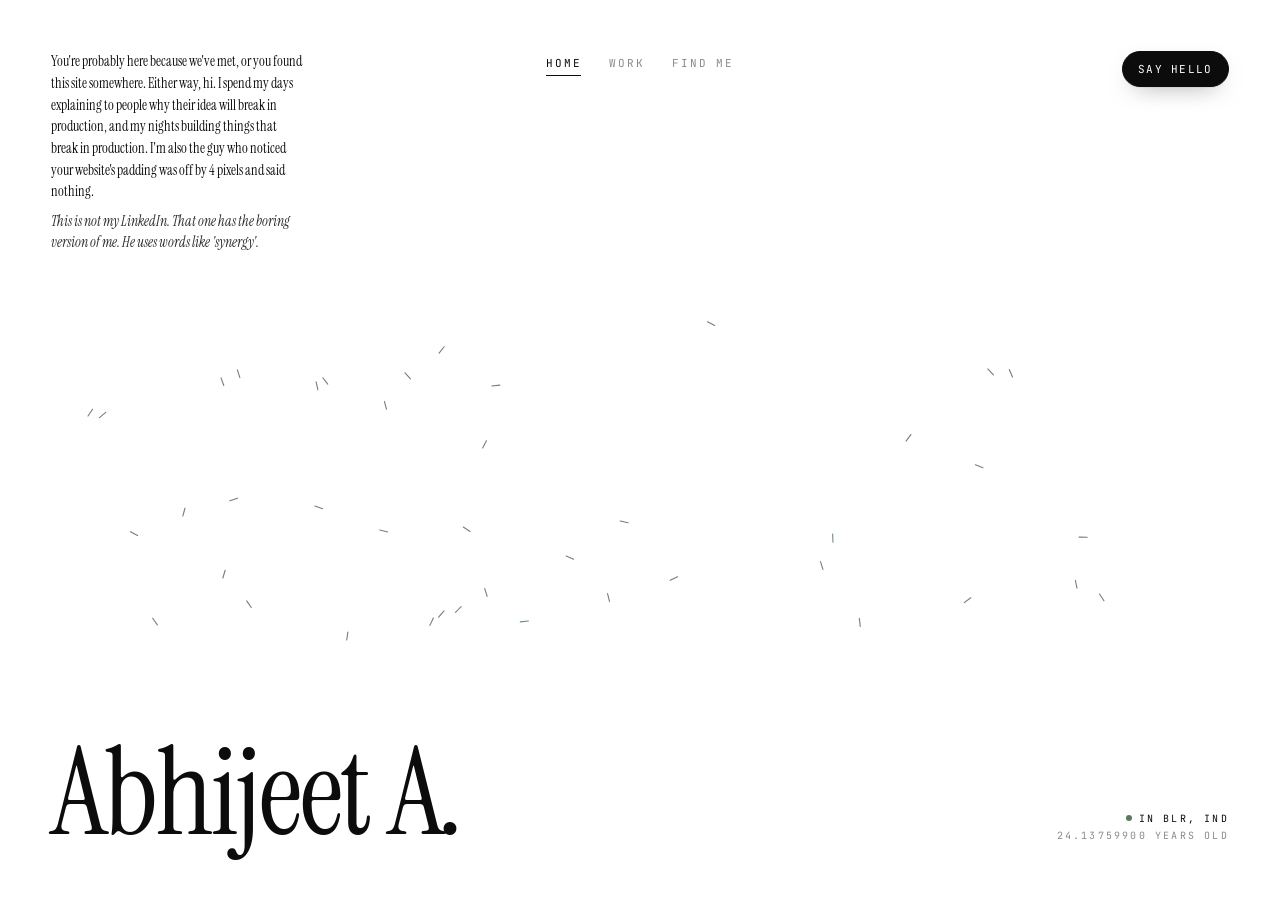
==== index.html @ cd4f3391 "Order the work trail as a story, add start marker and jump-to-now The trail was reordered most-recen" ====
<!DOCTYPE html>
<html lang="en">
<head>
  <meta charset="utf-8" />
  <meta name="viewport" content="width=device-width, initial-scale=1" />
  <title>Abhijeet A. — fde · blr</title>
  <meta name="description" content="A generalist in Bangalore — design, code, communication, strategy. Forward deployed engineer at Priyam Ventures." />
  <link rel="canonical" href="https://abhijeet.space/" />

  <!-- ── Social preview ──────────────────────────────────────── -->
  <meta property="og:type" content="website" />
  <meta property="og:site_name" content="Abhijeet A." />
  <meta property="og:url" content="https://abhijeet.space/" />
  <meta property="og:title" content="Abhijeet A. — fde · blr" />
  <meta property="og:description" content="Speaks founder, marketing and engineer. The translator can also build — design, code and strategy, from Bangalore." />
  <meta property="og:image" content="https://abhijeet.space/assets/og.png" />
  <meta property="og:image:width" content="1200" />
  <meta property="og:image:height" content="630" />
  <meta property="og:image:type" content="image/png" />
  <meta property="og:image:alt" content="Abhijeet A. — speaks founder, marketing and engineer; the translator can also build." />
  <meta property="og:locale" content="en_US" />
  <meta name="twitter:card" content="summary_large_image" />
  <meta name="twitter:site" content="@abhjtanand" />
  <meta name="twitter:creator" content="@abhjtanand" />
  <meta name="twitter:title" content="Abhijeet A. — fde · blr" />
  <meta name="twitter:description" content="Speaks founder, marketing and engineer. The translator can also build — design, code and strategy, from Bangalore." />
  <meta name="twitter:image" content="https://abhijeet.space/assets/og.png" />
  <meta name="twitter:image:alt" content="Abhijeet A. — speaks founder, marketing and engineer; the translator can also build." />

  <!-- ── Icons & chrome ──────────────────────────────────────── -->
  <link rel="icon" type="image/png" href="./assets/favicon.png" />
  <link rel="apple-touch-icon" sizes="180x180" href="./assets/apple-touch-icon.png" />
  <link rel="manifest" href="./site.webmanifest" />
  <meta name="theme-color" content="#ffffff" />
  <meta name="apple-mobile-web-app-title" content="Abhijeet A." />

  <link rel="preconnect" href="https://fonts.googleapis.com" />
  <link rel="preconnect" href="https://fonts.gstatic.com" crossorigin />
  <link href="https://fonts.googleapis.com/css2?family=Instrument+Serif:ital@0;1&family=JetBrains+Mono:wght@400;500&display=swap" rel="stylesheet" />
  <link rel="stylesheet" href="styles.css" />

  <!-- ── Structured data ─────────────────────────────────────── -->
  <script type="application/ld+json">
  {
    "@context": "https://schema.org",
    "@type": "Person",
    "@id": "https://abhijeet.space/#person",
    "name": "Abhijeet A.",
    "givenName": "Abhijeet",
    "url": "https://abhijeet.space/",
    "image": "https://abhijeet.space/assets/og.png",
    "email": "mailto:hi@abhijeet.space",
    "description": "A generalist in Bangalore — design, code, communication, strategy.",
    "jobTitle": "Forward Deployed Engineer",
    "worksFor": {
      "@type": "Organization",
      "name": "Priyam Ventures",
      "url": "https://priyamventures.com/"
    },
    "address": {
      "@type": "PostalAddress",
      "addressLocality": "Bangalore",
      "addressRegion": "Karnataka",
      "addressCountry": "IN"
    },
    "knowsAbout": [
      "Software engineering",
      "UI/UX design",
      "Product strategy",
      "Self-hosting",
      "AI agents"
    ],
    "sameAs": [
      "https://twitter.com/abhjtanand",
      "https://github.com/abhijeetananddeo",
      "https://www.behance.net/anandabhijeet"
    ]
  }
  </script>
  <script type="application/ld+json">
  {
    "@context": "https://schema.org",
    "@type": "WebSite",
    "@id": "https://abhijeet.space/#website",
    "url": "https://abhijeet.space/",
    "name": "Abhijeet A.",
    "description": "A generalist in Bangalore — design, code, communication, strategy.",
    "inLanguage": "en",
    "publisher": { "@id": "https://abhijeet.space/#person" }
  }
  </script>
</head>
<body data-density="airy" data-rule="hairline">

  <main class="page">

    <!-- ── Top bar: intro | nav | CTA ──────────────────────────── -->
    <header class="topbar">

      <div class="intro reveal" style="--d:60ms">
        <p>You're probably here because we've met, or you found this site somewhere. Either way, hi. I spend my days explaining to people why their idea will break in production, and my nights building things that break in production. I'm also the guy who noticed your website's padding was off by 4 pixels and said nothing.</p>
        <p id="intro-random">I've never stayed in one lane. Turns out that was the right call.</p>
        <button class="intro-expand" type="button" aria-expanded="false">
          <span class="intro-expand-more">more</span>
          <span class="intro-expand-less">less</span>
        </button>
      </div>

      <nav class="nav reveal" style="--d:140ms" id="nav">
        <a href="#/" data-view="index" class="active">Home</a>
        <a href="#/work" data-view="work">Work</a>
        <a href="#/find" data-view="find">Find me</a>
      </nav>

      <button class="cta reveal" style="--d:220ms" id="cta-hello" type="button">
        <span class="cta-s cta-s-default">Say hello</span>
        <span class="cta-s cta-s-email" aria-hidden="true">
          <svg class="copy-icon" viewBox="0 0 14 14" width="12" height="12" fill="none" stroke="currentColor" stroke-width="1.5" stroke-linecap="round" stroke-linejoin="round">
            <path d="M5 1h6a1 1 0 0 1 1 1v8a1 1 0 0 1-1 1"/>
            <rect x="1" y="4" width="8" height="9" rx="1"/>
          </svg>
          <span class="cta-email">hi@abhijeet.space</span>
        </span>
        <span class="cta-s cta-s-copied" aria-hidden="true">
          <svg class="check-icon" viewBox="0 0 14 14" width="12" height="12" fill="none" stroke="currentColor" stroke-width="1.8" stroke-linecap="round" stroke-linejoin="round">
            <path d="M2.5 7.5 L5.5 10.5 L11.5 3.5"/>
          </svg>
          Copied
        </span>
        <span class="cta-sr" role="status" aria-live="polite"></span>
      </button>

    </header>

    <!-- ── Stage: switches between views ───────────────────────── -->
    <div class="stage reveal" style="--d:340ms">

      <!-- INDEX: animation lives here -->
      <section class="view view-index active" data-view="index" aria-label="Index">
        <div class="anim-wrap" id="anim-wrap">
          <div class="anim-vignette" aria-hidden="true"></div>
        </div>
      </section>

      <!-- WORK -->
      <section class="view view-work" data-view="work" aria-label="Work" hidden>
        <div class="work-wrap">
          <div class="work-head">
            <span class="num">Work</span>
            <span class="line"></span>
            <button class="work-jump" type="button" id="work-jump">
              <span class="work-jump-label">now</span>
              <svg class="work-jump-arrow" viewBox="0 0 10 12" width="9" height="11" fill="none" stroke="currentColor" stroke-width="1.5" stroke-linecap="round" stroke-linejoin="round" aria-hidden="true">
                <line x1="5" y1="1.5" x2="5" y2="10"/>
                <polyline points="1.6,6.4 5,10 8.4,6.4"/>
              </svg>
            </button>
          </div>

          <div class="trail-start" id="work-start">
            <span class="trail-start-dot" aria-hidden="true"></span>
            <span class="trail-start-label">the beginning</span>
          </div>

          <ol class="trail">
            <li>
              <span class="idx">01</span>
              <div class="body">
                <span class="lead">The first time the internet paid me.</span> Built a technical blog in school, wrote and coded it myself, slapped AdSense on it.
                <span class="aside">— a couple hundred dollars to a tenth grader. </span>
              </div>
            </li>
            <li>
              <span class="idx">02</span>
              <div class="body">
                <span class="lead">the "wait, you do both?" phase.</span> Campus clubs: posters, websites, games for events, whatever needed making landed on my desk.
                  This is where "I'll just do it myself" became a personality trait.
                <span class="aside">— turns out the designer-developer hybrid isn't a myth. it's just rare.</span>
              </div>
            </li>
            <li>
              <span class="idx">03</span>
              <div class="body">
                <span class="todo">Freelance</span>
                <span class="lead">Designed and built:</span> <a href="https://concicon.com/" target="_blank" rel="noopener" class="work-link">Concicon<svg viewBox="0 0 10 10" width="9" height="9" fill="none" stroke="currentColor" stroke-width="1.5" stroke-linecap="round" stroke-linejoin="round" aria-hidden="true"><line x1="2" y1="8" x2="8" y2="2"/><polyline points="4.5,2 8,2 8,5.5"/></svg></a>, Every screen drawn in figma, then coded by the same hands. Nothing got lost between mockup and production.
                <span class="aside">— the handoff meeting was just me, agreeing with myself.</span>
              </div>
            </li>
            <li>
              <span class="idx">04</span>
              <div class="body">
                <span class="lead">First real design work.</span> UI/UX at <strong>Learn With One</strong>, an early-stage edtech startup (funded by the Govt. of Bihar) that later pivoted into <a href="https://www.logicbloom.co.in/" target="_blank" rel="noopener" class="work-link">Logic Bloom<svg viewBox="0 0 10 10" width="9" height="9" fill="none" stroke="currentColor" stroke-width="1.5" stroke-linecap="round" stroke-linejoin="round" aria-hidden="true"><line x1="2" y1="8" x2="8" y2="2"/><polyline points="4.5,2 8,2 8,5.5"/></svg></a>.
                <span class="aside">— my pixels are still in there somewhere.</span>
              </div>
            </li>
            <li>
              <span class="idx">05</span>
              <div class="body">
                <span class="lead">Real product. Real users. Real consequences.</span> Software engineer at <a href="https://priyamventures.com/" target="_blank" rel="noopener" class="work-link">Priyam Ventures<svg viewBox="0 0 10 10" width="9" height="9" fill="none" stroke="currentColor" stroke-width="1.5" stroke-linecap="round" stroke-linejoin="round" aria-hidden="true"><line x1="2" y1="8" x2="8" y2="2"/><polyline points="4.5,2 8,2 8,5.5"/></svg></a>, post-acquisition, thousands of daily users, support tickets rolling in, tools to fix and tools to build. All of it planned, architected, and shipped by hand.
                <span class="aside">— pre ai era. we tested on prod sometimes. the users never knew.</span>
              </div>
            </li>
            <li>
              <span class="idx">06</span>
              <div class="body">
                <span class="todo">Tinkering</span>
                <span class="lead">The lab that never closes.</span> A vps running things no one asked for, a self-hosted media server, ai agents being tested, and an esp32 project that detects people using wifi signals alone. Most of it gets narrated on <a href="https://twitter.com/abhjtanand" target="_blank" rel="noopener" class="work-link">twitter<svg viewBox="0 0 10 10" width="9" height="9" fill="none" stroke="currentColor" stroke-width="1.5" stroke-linecap="round" stroke-linejoin="round" aria-hidden="true"><line x1="2" y1="8" x2="8" y2="2"/><polyline points="4.5,2 8,2 8,5.5"/></svg></a> before it's anywhere near finished.
                <span class="aside">— current status: my server has better uptime than my sleep schedule.</span>
              </div>
            </li>
            <li id="work-now">
              <span class="idx">07</span>
              <div class="body">
                <span class="lead">Every previous hat, worn at once.</span> <span class="abbr-wrap"><span class="abbr">FDE</span><span class="abbr-tooltip" role="tooltip"><span class="abbr-head"><span class="abbr-word">FDE</span><span class="abbr-phon">/ˌef ˌdiː ˈiː/</span></span><span class="abbr-pos">noun · informal</span><span class="abbr-def">Speaks founder, marketing, and engineer simultaneously. Turns "can we just—" into "here's why not" or "already shipped it." Nothing gets lost in translation because the translator can also build.</span><span class="abbr-eg">"Wait, that's a real title?" — it is now.</span></span></span> at <a href="https://priyamventures.com/" target="_blank" rel="noopener" class="work-link">Priyam Ventures<svg viewBox="0 0 10 10" width="9" height="9" fill="none" stroke="currentColor" stroke-width="1.5" stroke-linecap="round" stroke-linejoin="round" aria-hidden="true"><line x1="2" y1="8" x2="8" y2="2"/><polyline points="4.5,2 8,2 8,5.5"/></svg></a> — founder conversations, marketing feasibility checks, engineering discussions, deadlines that actually hold, and the occasional fix that goes from "noticed" to "shipped" without a meeting.
                <span class="now">now</span>
                <span class="aside">— every previous chapter was apparently training for this.</span>
              </div>
            </li>
          </ol>
        </div>
      </section>

      <!-- FIND ME -->
      <section class="view view-find" data-view="find" aria-label="Find me" hidden>
        <div class="find-wrap">
          <div class="find-head">Find me</div>
          <ul class="find-list">
            <li>
              <a class="find-item" href="mailto:hi@abhijeet.space">
                <span class="find-platform">Email</span>
                <span class="find-detail">
                  <span class="find-handle">hi@abhijeet.space</span>
                  <span class="find-arrow"><svg viewBox="0 0 10 10" width="11" height="11" fill="none" stroke="currentColor" stroke-width="1.5" stroke-linecap="round" stroke-linejoin="round" aria-hidden="true"><line x1="2" y1="8" x2="8" y2="2"/><polyline points="4.5,2 8,2 8,5.5"/></svg></span>
                </span>
              </a>
            </li>
            <li>
              <a class="find-item" href="https://twitter.com/abhjtanand" target="_blank" rel="noopener">
                <span class="find-platform">Twitter</span>
                <span class="find-detail">
                  <span class="find-handle">@abhjtanand</span>
                  <span class="find-arrow"><svg viewBox="0 0 10 10" width="11" height="11" fill="none" stroke="currentColor" stroke-width="1.5" stroke-linecap="round" stroke-linejoin="round" aria-hidden="true"><line x1="2" y1="8" x2="8" y2="2"/><polyline points="4.5,2 8,2 8,5.5"/></svg></span>
                </span>
              </a>
            </li>
            <li>
              <a class="find-item" href="https://github.com/abhijeetananddeo" target="_blank" rel="noopener">
                <span class="find-platform">GitHub</span>
                <span class="find-detail">
                  <span class="find-handle">abhijeetananddeo</span>
                  <span class="find-arrow"><svg viewBox="0 0 10 10" width="11" height="11" fill="none" stroke="currentColor" stroke-width="1.5" stroke-linecap="round" stroke-linejoin="round" aria-hidden="true"><line x1="2" y1="8" x2="8" y2="2"/><polyline points="4.5,2 8,2 8,5.5"/></svg></span>
                </span>
              </a>
            </li>
            <li>
              <a class="find-item" href="https://www.behance.net/anandabhijeet" target="_blank" rel="noopener">
                <span class="find-platform">Behance</span>
                <span class="find-detail">
                  <span class="find-handle">anandabhijeet</span>
                  <span class="find-arrow"><svg viewBox="0 0 10 10" width="11" height="11" fill="none" stroke="currentColor" stroke-width="1.5" stroke-linecap="round" stroke-linejoin="round" aria-hidden="true"><line x1="2" y1="8" x2="8" y2="2"/><polyline points="4.5,2 8,2 8,5.5"/></svg></span>
                </span>
              </a>
            </li>
          </ul>
        </div>
      </section>

    </div>

    <!-- ── Bottom: name left, meta right ───────────────────────── -->
    <footer class="namebar">
      <h1 class="name reveal" style="--d:480ms">
        Abhijeet <span class="a">A<span class="period">.</span></span>
      </h1>
      <div class="meta reveal" style="--d:560ms">
        <div class="live">In Blr, Ind</div>
        <div><span id="age-counter">23.58904110</span> years old</div>
      </div>
    </footer>

  </main>

  <script src="murmuration.js"></script>
  <script src="app.js"></script>

</body>
</html>
---- styles.css ----
/* ── Variables & reset ──────────────────────────────────────────── */
:root {
  --bg: #ffffff;
  --ink: #0c0c0c;
  --ink-2: #2a2a2a;
  --muted: #8a8a8a;
  --faint: #c4c4c4;
  --rule: #e7e7e7;
  --accent: #587a5c;          /* subtle pine green */
  --serif: "Instrument Serif", "Iowan Old Style", Georgia, serif;
  --mono:  "JetBrains Mono", ui-monospace, "SF Mono", Menlo, monospace;
  --pad:   clamp(24px, 4vw, 56px);
}

* { box-sizing: border-box; }
html, body { margin: 0; padding: 0; }

html {
  background: var(--bg);
  color: var(--ink);
  font-family: var(--serif);
  font-size: 15px;
  line-height: 1.5;
  -webkit-font-smoothing: antialiased;
  text-rendering: optimizeLegibility;
  height: 100%;
  overflow: hidden;
}
body {
  height: 100%;
  overflow: hidden;
}

a { color: inherit; text-decoration: none; }
::selection { background: var(--ink); color: var(--bg); }

/* ── Page shell: magazine-cover grid ───────────────────────────── */
.page {
  height: 100svh;
  display: grid;
  grid-template-rows: auto minmax(0, 1fr) auto;
  padding: var(--pad);
  gap: 24px;
  overflow: hidden;
  transition:
    padding 460ms cubic-bezier(0.2, 0.6, 0.2, 1),
    gap     460ms cubic-bezier(0.2, 0.6, 0.2, 1);
}

/* ── Scroll mode: work + find unlock the page ─────────────────── */
html:has(body[data-view="work"]),
html:has(body[data-view="find"]) {
  height: auto;
  overflow: visible;
}
body[data-view="work"],
body[data-view="find"] {
  height: auto;
  overflow: visible;
}
body[data-view="work"]  .page,
body[data-view="find"]  .page {
  height: auto;
  min-height: 100svh;
  overflow: visible;
  padding: clamp(20px, 2.4vw, 36px);
  gap: 18px;
}
body[data-view="work"]  .stage,
body[data-view="find"]  .stage {
  display: block;
  overflow: visible;
  place-items: stretch;
  min-height: 0;
}
body[data-view="work"]  .view-work,
body[data-view="find"]  .view-find {
  position: static;
  display: block;
  height: auto;
  align-items: initial;
  padding: 0;
  overflow: visible;
}

/* ── Reveal animation ───────────────────────────────────────────── */
.reveal {
  opacity: 0;
  transform: translateY(10px);
  animation: rise 880ms cubic-bezier(0.2, 0.6, 0.2, 1) forwards;
  animation-delay: var(--d, 0ms);
}
@keyframes rise { to { opacity: 1; transform: none; } }
@media (prefers-reduced-motion: reduce) {
  .reveal { animation: none; opacity: 1; transform: none; }
}

/* ── Topbar: intro | nav | CTA ──────────────────────────────────── */
.topbar {
  display: grid;
  grid-template-columns: 1fr auto 1fr;
  align-items: start;
  gap: 32px;
}

.intro {
  max-width: 42ch;
  font-family: var(--serif);
  font-size: clamp(14px, 1.05vw, 16px);
  line-height: 1.55;
  color: var(--ink);
}
.intro p { margin: 0; }
.intro p + p {
  margin-top: 0.55em;
  color: var(--ink-2);
  font-style: italic;
}

.nav {
  justify-self: center;
  display: flex;
  gap: 28px;
  font-family: var(--mono);
  font-size: 11px;
  letter-spacing: 0.16em;
  text-transform: uppercase;
  align-items: center;
  padding-top: 4px;
}
.nav a {
  position: relative;
  padding-bottom: 4px;
  color: var(--muted);
  transition: color 220ms ease;
}
.nav a::after {
  content: "";
  position: absolute;
  left: 0; bottom: 0;
  height: 1px;
  width: 100%;
  background: currentColor;
  transform-origin: left;
  transform: scaleX(0);
  transition: transform 360ms cubic-bezier(0.2, 0.6, 0.2, 1);
}
.nav a:hover,
.nav a.active { color: var(--ink); }
.nav a:hover::after,
.nav a.active::after { transform: scaleX(1); }

.cta {
  appearance: none;
  -webkit-appearance: none;
  justify-self: end;
  position: relative;
  display: inline-flex;
  align-items: center;
  justify-content: center;
  overflow: hidden;
  font-family: var(--mono);
  font-size: 11px;
  letter-spacing: 0.12em;
  text-transform: uppercase;
  color: var(--bg);
  background: var(--ink);
  border: 1px solid var(--ink);
  border-radius: 999px;
  padding: 10px 16px;
  white-space: nowrap;
  cursor: pointer;
  box-shadow: 0 1px 0 rgba(12,12,12,.04), 0 8px 24px -12px rgba(12,12,12,.55);
  transition:
    width            400ms cubic-bezier(0.34, 1.06, 0.64, 1),
    background-color 320ms cubic-bezier(0.2, 0.6, 0.2, 1),
    border-color     320ms cubic-bezier(0.2, 0.6, 0.2, 1),
    transform        220ms ease,
    box-shadow       320ms ease;
}
.cta:hover {
  transform: translateY(-1px);
  box-shadow: 0 0 0 1.5px var(--ink), 0 10px 24px -10px rgba(12,12,12,.25);
}
.cta:active { transform: translateY(0); }

/* ── CTA state spans ─────────────────────────────────────────── */
.cta-s {
  display: inline-flex;
  align-items: center;
  gap: 8px;
  white-space: nowrap;
  transition: opacity 220ms ease, transform 260ms ease;
}

/* Default: in flow, sets natural button width */
.cta-s-default { /* inherits above */ }

/* Email + copied: absolute, centred, don't affect button width */
.cta-s-email,
.cta-s-copied {
  position: absolute;
  top: 50%; left: 50%;
  transform: translate(-50%, -50%);
  opacity: 0;
  pointer-events: none;
}

/* Hover → show email */
.cta.is-hovered:not(.is-copied) .cta-s-default {
  opacity: 0;
  transform: translateY(-5px);
}
.cta.is-hovered:not(.is-copied) .cta-s-email {
  opacity: 1;
  pointer-events: auto;
}

/* Copied → show tick */
.cta.is-copied .cta-s-default {
  opacity: 0;
  transform: translateY(-5px);
}
.cta.is-copied .cta-s-copied {
  opacity: 1;
  pointer-events: auto;
}

/* Tick draws in */
.cta .check-icon { display: inline-block; flex-shrink: 0; }
.cta .check-icon path {
  stroke-dasharray: 14;
  stroke-dashoffset: 14;
}
.cta.is-copied .check-icon path {
  stroke-dashoffset: 0;
  transition: stroke-dashoffset 380ms cubic-bezier(0.2, 0.6, 0.2, 1) 180ms;
}

.cta .copy-icon { display: inline-block; flex-shrink: 0; }

.cta .cta-email {
  font-family: var(--mono);
  text-transform: none;
  letter-spacing: 0.02em;
}

/* Screen-reader status (visually hidden) */
.cta-sr {
  position: absolute;
  width: 1px; height: 1px;
  padding: 0; margin: -1px;
  overflow: hidden;
  clip: rect(0, 0, 0, 0);
  border: 0;
}

/* Copied state colours */
.cta.is-copied {
  background: var(--accent);
  border-color: var(--accent);
  box-shadow: 0 1px 0 rgba(88,122,92,.10), 0 14px 28px -12px rgba(88,122,92,.55);
}
.cta.is-copied:hover {
  box-shadow: 0 0 0 1.5px var(--accent), 0 10px 24px -10px rgba(88,122,92,.25);
}

/* ── Stage ──────────────────────────────────────────────────────── */
.stage {
  position: relative;
  display: grid;
  place-items: center;
  min-height: 0;
  overflow: hidden;
}

/* ── Views ──────────────────────────────────────────────────────── */
.view {
  grid-area: 1 / 1;
  width: 100%;
  height: 100%;
  display: flex;
  align-items: center;
  justify-content: center;
  opacity: 0;
  transform: translateY(14px);
  pointer-events: none;
  will-change: transform, opacity;
  transition:
    opacity  520ms cubic-bezier(0.2, 0.6, 0.2, 1),
    transform 620ms cubic-bezier(0.2, 0.6, 0.2, 1);
}
.view.active {
  opacity: 1;
  transform: none;
  pointer-events: auto;
  transition-delay: 160ms;
}
.view[hidden] { display: none; }

/* Fade work/find content in after the layout settles */
.view-work .work-wrap,
.view-find .find-wrap {
  opacity: 0;
  transition: opacity 420ms ease;
}
.view-work.active .work-wrap,
.view-find.active .find-wrap {
  opacity: 1;
  transition-delay: 220ms;
}

/* ── Animation view ─────────────────────────────────────────────── */
.view-index { padding: 0; }

.anim-wrap {
  width: 100%;
  height: 100%;
  position: relative;
  overflow: hidden;
}
#anim {
  display: block;
  width: 100%;
  height: 100%;
}
.anim-vignette {
  position: absolute;
  inset: 0;
  pointer-events: none;
  background:
    linear-gradient(to bottom, rgba(255,255,255,.85) 0%, rgba(255,255,255,0) 14%, rgba(255,255,255,0) 86%, rgba(255,255,255,.85) 100%),
    linear-gradient(to right,  rgba(255,255,255,.85) 0%, rgba(255,255,255,0) 10%, rgba(255,255,255,0) 90%, rgba(255,255,255,.85) 100%);
}

/* ── Work view ──────────────────────────────────────────────────── */
.view-work {
  align-items: flex-start;
  padding: 8px 0 16px;
  overflow-y: auto;
  overscroll-behavior: contain;
  scrollbar-width: thin;
  scrollbar-color: var(--faint) transparent;
}
.view-work::-webkit-scrollbar { width: 6px; }
.view-work::-webkit-scrollbar-track { background: transparent; }
.view-work::-webkit-scrollbar-thumb {
  background: var(--faint);
  border-radius: 3px;
}
.view-work::-webkit-scrollbar-thumb:hover { background: var(--muted); }
.work-wrap {
  width: 100%;
  max-width: 680px;
  margin: 0 auto;
}
.work-head {
  display: grid;
  grid-template-columns: auto 1fr auto;
  align-items: center;
  gap: 18px;
  margin: 4px 0 24px;
  font-family: var(--mono);
  font-size: 11px;
  text-transform: uppercase;
  letter-spacing: 0.18em;
  color: var(--ink);
}
/* Keep the jump control reachable for the whole scroll */
body[data-view="work"] .work-head {
  position: sticky;
  top: 0;
  z-index: 2;
  margin: 0 0 24px;
  padding: 14px 0 12px;
  background: var(--bg);
}
.work-head .num   { color: var(--muted); }
.work-head .line  { height: 1px; background: var(--rule); }

/* Jump between the start of the story and the present */
.work-jump {
  appearance: none;
  -webkit-appearance: none;
  display: inline-flex;
  align-items: center;
  gap: 7px;
  font-family: var(--mono);
  font-size: 9.5px;
  letter-spacing: 0.2em;
  text-transform: uppercase;
  color: var(--muted);
  background: transparent;
  border: 1px solid var(--rule);
  border-radius: 2px;
  padding: 5px 9px;
  cursor: pointer;
  white-space: nowrap;
  transition:
    color        220ms ease,
    border-color 220ms ease;
}
.work-jump:hover { color: var(--ink); border-color: var(--ink); }
.work-jump-arrow {
  flex-shrink: 0;
  transition: transform 320ms cubic-bezier(0.2, 0.6, 0.2, 1);
}
/* Flips to point back at the beginning once you've reached the present */
.work-jump.is-at-now .work-jump-arrow { transform: rotate(180deg); }

/* Marker: where the story starts */
.trail-start {
  display: flex;
  align-items: center;
  gap: 10px;
  padding-bottom: 12px;
  font-family: var(--mono);
  font-size: 9.5px;
  letter-spacing: 0.2em;
  text-transform: uppercase;
  color: var(--muted);
}
.trail-start-dot {
  width: 5px; height: 5px;
  border: 1px solid var(--faint);
  border-radius: 50%;
}
.trail-start::after {
  content: "";
  flex: 1;
  height: 1px;
  background: var(--rule);
}

/* Trail */
.trail {
  list-style: none;
  margin: 0; padding: 0;
  border-top: 1px solid var(--rule);
}
/* The start marker already draws the top rule */
.trail-start + .trail { border-top: none; }
.trail li {
  display: block;
  padding: 24px 0;
  border-bottom: 1px solid var(--rule);
}
body[data-density="airy"] .trail li { padding: 34px 0; }
body[data-density="tight"] .trail li { padding: 14px 0; }

/* Breathing room when jumped to */
.trail-start,
.trail li { scroll-margin-top: 24px; }

.trail .idx { display: none; }

.trail .body {
  font-family: var(--serif);
  font-size: clamp(18px, 1.7vw, 21px);
  line-height: 1.45;
  color: var(--ink);
}
.trail .lead { font-style: italic; font-weight: 700; }
.trail .body strong { font-weight: 700; font-style: normal; }

/* Inline external link (e.g. Logic Bloom) */
.work-link {
  display: inline-flex;
  align-items: baseline;
  gap: 3px;
  font-weight: 700;
  color: var(--accent);
  text-decoration: underline;
  text-underline-offset: 3px;
  text-decoration-thickness: 1px;
  text-decoration-color: color-mix(in srgb, var(--accent) 35%, transparent);
  transition: text-decoration-color 200ms ease;
}
.work-link:hover { text-decoration-color: var(--accent); }
.work-link svg { flex-shrink: 0; }
.trail .aside {
  display: block;
  margin-top: 8px;
  font-family: var(--mono);
  font-size: 11px;
  letter-spacing: 0.04em;
  color: var(--muted);
  line-height: 1.55;
}

.trail .now {
  display: inline-flex;
  align-items: center;
  gap: 7px;
  margin-left: 10px;
  vertical-align: 0.18em;
  font-family: var(--mono);
  font-size: 9.5px;
  letter-spacing: 0.2em;
  text-transform: uppercase;
  color: var(--ink);
  padding: 3px 8px 3px 9px;
  border: 1px solid var(--ink);
  border-radius: 2px;
  white-space: nowrap;
}
.trail .now::before {
  content: "";
  width: 5px; height: 5px;
  border-radius: 50%;
  background: var(--ink);
  animation: pulse 1.8s ease-in-out infinite;
}
@keyframes pulse {
  0%, 100% { opacity: 1; transform: scale(1); }
  50%       { opacity: 0.2; transform: scale(0.72); }
}

.trail .todo {
  display: inline-block;
  vertical-align: middle;
  font-family: var(--mono);
  font-size: 10px;
  letter-spacing: 0.18em;
  text-transform: uppercase;
  color: var(--muted);
  padding: 2px 7px;
  border: 1px dashed var(--faint);
  border-radius: 2px;
  margin-right: 8px;
  white-space: nowrap;
}

/* ── Abbreviation dictionary tooltip ───────────────────────────── */
.abbr-wrap {
  position: relative;
  display: inline-block;
}
.abbr {
  border-bottom: 1px dotted var(--muted);
  cursor: help;
}
.abbr-tooltip {
  position: absolute;
  bottom: calc(100% + 10px);
  left: 50%;
  transform: translateX(-50%) translateY(6px);
  width: 270px;
  background: var(--bg);
  border: 1px solid var(--rule);
  border-top: 2px solid var(--ink);
  padding: 14px 16px;
  box-shadow: 0 12px 32px -8px rgba(12,12,12,.18);
  opacity: 0;
  pointer-events: none;
  transition: opacity 180ms ease, transform 220ms cubic-bezier(0.2, 0.6, 0.2, 1);
  z-index: 10;
  text-align: left;
  font-style: normal;
  font-weight: 400;
}
.abbr-wrap:hover .abbr-tooltip {
  opacity: 1;
  transform: translateX(-50%) translateY(0);
}
.abbr-head {
  display: flex;
  align-items: baseline;
  gap: 8px;
}
.abbr-word {
  font-family: var(--serif);
  font-size: 16px;
  font-weight: 700;
  color: var(--ink);
  letter-spacing: -0.01em;
}
.abbr-phon {
  font-family: var(--serif);
  font-size: 13px;
  color: var(--muted);
  font-style: italic;
}
.abbr-pos {
  display: block;
  font-family: var(--mono);
  font-size: 9.5px;
  letter-spacing: 0.14em;
  text-transform: uppercase;
  color: var(--muted);
  margin-top: 6px;
}
.abbr-def {
  display: block;
  font-family: var(--serif);
  font-size: 13px;
  line-height: 1.55;
  color: var(--ink);
  margin-top: 8px;
}
.abbr-eg {
  display: block;
  font-family: var(--serif);
  font-size: 12px;
  line-height: 1.5;
  color: var(--muted);
  font-style: italic;
  margin-top: 8px;
  padding-top: 8px;
  border-top: 1px solid var(--rule);
}

/* ── Find me view ───────────────────────────────────────────────── */
body[data-view="find"] .stage {
  display: grid;
  place-items: center;
}

.view-find { align-items: center; }
.find-wrap {
  width: 100%;
  max-width: 580px;
  margin-inline: auto;
}
.find-head {
  font-family: var(--mono);
  font-size: 11px;
  letter-spacing: 0.18em;
  text-transform: uppercase;
  color: var(--muted);
  margin-bottom: 14px;
  display: flex;
  align-items: center;
  gap: 14px;
}
.find-head::after {
  content: "";
  flex: 1;
  height: 1px;
  background: var(--rule);
}

.find-list {
  list-style: none;
  margin: 0; padding: 0;
  border-top: 1px solid var(--rule);
}
.find-list li { display: block; }

.find-item {
  display: flex;
  align-items: center;
  justify-content: space-between;
  padding: 18px 0;
  border-bottom: 1px solid var(--rule);
  color: var(--ink);
  text-decoration: none;
  gap: 20px;
  transition: color 200ms;
}
.find-platform {
  font-family: var(--serif);
  font-size: clamp(28px, 3.8vw, 52px);
  font-weight: 400;
  line-height: 1;
  transition: transform 320ms cubic-bezier(0.2, 0.6, 0.2, 1);
}
.find-item:hover .find-platform {
  transform: translateX(4px);
}

.find-detail {
  display: inline-flex;
  align-items: center;
  gap: 8px;
  flex-shrink: 0;
  opacity: 0;
  transform: translateX(12px);
  transition:
    opacity   240ms cubic-bezier(0.2, 0.6, 0.2, 1),
    transform 280ms cubic-bezier(0.2, 0.6, 0.2, 1);
  pointer-events: none;
}
.find-item:hover .find-detail {
  opacity: 1;
  transform: translate(4px, -2px);
  pointer-events: auto;
}

.find-handle {
  font-family: var(--mono);
  font-size: 11px;
  letter-spacing: 0.06em;
  color: var(--muted);
}
.find-arrow {
  display: inline-flex;
  align-items: center;
  flex-shrink: 0;
}

/* ── Namebar: name left, meta right ─────────────────────────────── */
.namebar {
  display: grid;
  grid-template-columns: 1fr auto;
  align-items: end;
  gap: 24px;
  transition:
    padding-top 460ms cubic-bezier(0.2, 0.6, 0.2, 1),
    margin-top  460ms cubic-bezier(0.2, 0.6, 0.2, 1),
    border-color 460ms ease;
}

/* Hide intro text on non-home views */
body[data-view="work"] .intro,
body[data-view="find"] .intro {
  display: none;
}

/* Re-pin nav and CTA to their original columns so they don't drift */
body[data-view="work"] .nav,
body[data-view="find"] .nav {
  grid-column: 2;
}
body[data-view="work"] .cta,
body[data-view="find"] .cta {
  grid-column: 3;
}

/* Footer feel on scroll views */
body[data-view="work"] .namebar,
body[data-view="find"] .namebar {
  margin-top: 32px;
  padding-top: 24px;
  border-top: 1px solid var(--rule);
}
body[data-view="work"] .namebar .meta,
body[data-view="find"] .namebar .meta {
  padding-bottom: 0.2em;
}
h1.name {
  font-family: var(--serif);
  font-weight: 400;
  font-size: clamp(56px, 9.5vw, 140px);
  line-height: 0.9;
  letter-spacing: -0.02em;
  margin: 0;
  color: var(--ink);
  transition: font-size 460ms cubic-bezier(0.2, 0.6, 0.2, 1);
}
h1.name .a      { font-style: normal; }
h1.name .period { margin-left: -0.04em; }

/* Smaller name on scroll views */
body[data-view="work"] h1.name,
body[data-view="find"] h1.name {
  font-size: clamp(28px, 3.6vw, 56px);
}

.namebar .meta {
  text-align: right;
  font-family: var(--mono);
  font-size: 10px;
  letter-spacing: 0.22em;
  text-transform: uppercase;
  color: var(--muted);
  line-height: 1.7;
  padding-bottom: 0.5em;
}
.namebar .meta .live {
  display: inline-flex;
  align-items: center;
  gap: 7px;
  color: var(--ink);
}
.namebar .meta .live::before {
  content: "";
  width: 6px; height: 6px;
  border-radius: 50%;
  background: var(--accent);
  box-shadow: 0 0 0 0 rgba(88, 122, 92, 0.45);
  animation: pulse-green 1.9s ease-in-out infinite;
}
@keyframes pulse-green {
  0%, 100% { opacity: 1; box-shadow: 0 0 0 0 rgba(88, 122, 92, 0.45); }
  50%       { opacity: 0.55; box-shadow: 0 0 0 5px rgba(88, 122, 92, 0); }
}

/* ── Rule weight ────────────────────────────────────────────────── */
body[data-rule="bold"] { --rule: #1a1a1a; }
body[data-rule="none"] { --rule: transparent; }

/* ── Intro expand button (mobile only, hidden by default) ─────── */
.intro-expand {
  display: none;
}

/* ── First paragraph clamp animation ───────────────────────────── */
.intro p:first-child {
  position: relative;
  overflow: hidden;
  max-height: var(--intro-p1-h, 1000px);
  transition: max-height 480ms cubic-bezier(0.2, 0.6, 0.2, 1);
}
.intro p:first-child::after {
  content: '';
  position: absolute;
  bottom: 0; left: 0; right: 0;
  height: 1.8em;
  background: linear-gradient(to bottom, transparent, var(--bg));
  opacity: 0;
  pointer-events: none;
  transition: opacity 300ms ease;
}
.intro.is-clamped p:first-child::after {
  opacity: 1;
}

/* ── Mobile ─────────────────────────────────────────────────────── */
@media (max-width: 720px) {
  .topbar {
    grid-template-columns: 1fr;
    gap: 18px;
  }
  .intro { max-width: 100%; }
  .nav   { justify-self: start; gap: 22px; }

  /* Shift left so the button label aligns with intro/nav text;
     add a touch of top breathing room */
  .cta {
    justify-self: start;
    margin-left: -4px;
    margin-top: 6px;
  }

  /* Keep padding constant on mobile — no shrink when switching tabs */
  body[data-view="work"] .page,
  body[data-view="find"] .page {
    padding: var(--pad);
    gap: 24px;
  }

  .namebar { grid-template-columns: 1fr; }
  .namebar .meta { text-align: left; }
  h1.name { font-size: clamp(48px, 13vw, 80px); }
  .find-platform { font-size: clamp(24px, 7vw, 36px); }
  .find-list .ext { display: none; }

  /* Mobile: show intro on work/find but animate-clamp to 2 lines */
  body[data-view="work"] .intro,
  body[data-view="find"] .intro {
    display: block;
  }
  body[data-view="work"] .intro-expand,
  body[data-view="find"] .intro-expand {
    display: inline-flex;
    align-items: center;
    gap: 4px;
    margin-top: 6px;
    appearance: none;
    -webkit-appearance: none;
    background: none;
    border: none;
    padding: 0;
    cursor: pointer;
    font-family: var(--mono);
    font-size: 10px;
    letter-spacing: 0.14em;
    text-transform: uppercase;
    color: var(--muted);
    transition: color 200ms ease, opacity 240ms ease;
    opacity: 0;
    animation: intro-btn-in 300ms ease 480ms forwards;
  }
  body[data-view="work"] .intro-expand:hover,
  body[data-view="find"] .intro-expand:hover {
    color: var(--ink);
  }
  @keyframes intro-btn-in {
    to { opacity: 1; }
  }
  .intro-expand .intro-expand-less { display: none; }
  .intro-expand .intro-expand-more { display: inline; }
  .intro.is-expanded .intro-expand .intro-expand-less { display: inline; }
  .intro.is-expanded .intro-expand .intro-expand-more { display: none; }
  body[data-view="work"] .intro p + p,
  body[data-view="find"] .intro p + p {
    display: none;
  }
  body[data-view="work"] .intro.is-expanded p + p,
  body[data-view="find"] .intro.is-expanded p + p {
    display: block;
  }
  /* Mobile: reset desktop grid-column pins — single column stacks naturally */
  body[data-view="work"] .nav,
  body[data-view="find"] .nav,
  body[data-view="work"] .cta,
  body[data-view="find"] .cta {
    grid-column: auto;
  }

  /* No hover on mobile — always show handle + arrow */
  .find-detail {
    opacity: 1;
    transform: translateX(0);
    pointer-events: auto;
    transition: none;
  }
  /* Suppress all hover transforms on mobile — tap state is instant */
  .find-item:hover .find-platform { transform: none; }
  .find-item:hover .find-detail   { transform: translateX(0); }
  .find-item:hover .find-arrow    { transform: none; }
}
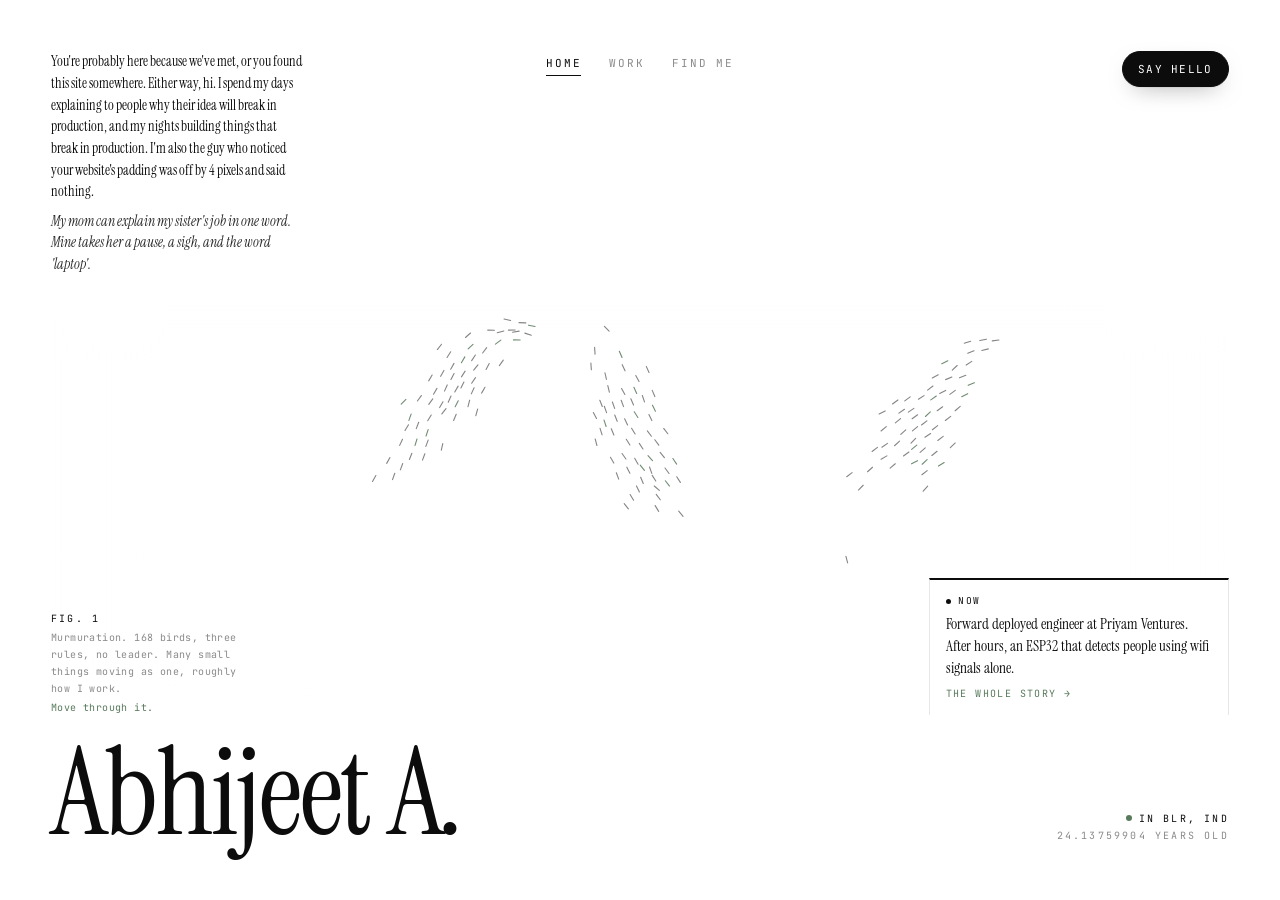
==== commit 206a862f: "Give the home flock a purpose, fix mobile overflow, polish a11y - Murmuration: grid-based neighbour " ====
--- a/index.html
+++ b/index.html
@@ -140,6 +140,20 @@
         <div class="anim-wrap" id="anim-wrap">
           <div class="anim-vignette" aria-hidden="true"></div>
         </div>
+
+        <div class="anim-foot">
+          <p class="fig">
+            <span class="fig-num">Fig. 1</span>
+            <span class="fig-text">Murmuration. <span id="bird-count">Hundreds of</span> birds, three rules, no leader. Many small things moving as one, roughly how I work.</span>
+            <span class="fig-hint" aria-hidden="true">Move through it.</span>
+          </p>
+
+          <a class="now-card" href="#/work">
+            <span class="now-card-label">Now</span>
+            <span class="now-card-body">Forward deployed engineer at Priyam Ventures. After hours, an ESP32 that detects people using wifi signals alone.</span>
+            <span class="now-card-link">The whole story <span aria-hidden="true">&rarr;</span></span>
+          </a>
+        </div>
       </section>
 
       <!-- WORK -->
@@ -173,8 +187,8 @@
             <li>
               <span class="idx">02</span>
               <div class="body">
-                <span class="lead">the "wait, you do both?" phase.</span> Campus clubs: posters, websites, games for events, whatever needed making landed on my desk.
-                  This is where "I'll just do it myself" became a personality trait.
+                <span class="lead">The “wait, you do both?” phase.</span> Campus clubs: posters, websites, games for events, whatever needed making landed on my desk.
+                  This is where “I’ll just do it myself” became a personality trait.
                 <span class="aside">— turns out the designer-developer hybrid isn't a myth. it's just rare.</span>
               </div>
             </li>
@@ -182,7 +196,7 @@
               <span class="idx">03</span>
               <div class="body">
                 <span class="todo">Freelance</span>
-                <span class="lead">Designed and built:</span> <a href="https://concicon.com/" target="_blank" rel="noopener" class="work-link">Concicon<svg viewBox="0 0 10 10" width="9" height="9" fill="none" stroke="currentColor" stroke-width="1.5" stroke-linecap="round" stroke-linejoin="round" aria-hidden="true"><line x1="2" y1="8" x2="8" y2="2"/><polyline points="4.5,2 8,2 8,5.5"/></svg></a>, Every screen drawn in figma, then coded by the same hands. Nothing got lost between mockup and production.
+                <span class="lead">Designed and built:</span> <a href="https://concicon.com/" target="_blank" rel="noopener" class="work-link">Concicon<svg viewBox="0 0 10 10" width="9" height="9" fill="none" stroke="currentColor" stroke-width="1.5" stroke-linecap="round" stroke-linejoin="round" aria-hidden="true"><line x1="2" y1="8" x2="8" y2="2"/><polyline points="4.5,2 8,2 8,5.5"/></svg></a>. Every screen drawn in Figma, then coded by the same hands. Nothing got lost between mockup and production.
                 <span class="aside">— the handoff meeting was just me, agreeing with myself.</span>
               </div>
             </li>
@@ -204,14 +218,14 @@
               <span class="idx">06</span>
               <div class="body">
                 <span class="todo">Tinkering</span>
-                <span class="lead">The lab that never closes.</span> A vps running things no one asked for, a self-hosted media server, ai agents being tested, and an esp32 project that detects people using wifi signals alone. Most of it gets narrated on <a href="https://twitter.com/abhjtanand" target="_blank" rel="noopener" class="work-link">twitter<svg viewBox="0 0 10 10" width="9" height="9" fill="none" stroke="currentColor" stroke-width="1.5" stroke-linecap="round" stroke-linejoin="round" aria-hidden="true"><line x1="2" y1="8" x2="8" y2="2"/><polyline points="4.5,2 8,2 8,5.5"/></svg></a> before it's anywhere near finished.
+                <span class="lead">The lab that never closes.</span> A VPS running things no one asked for, a self-hosted media server, AI agents being tested, and an ESP32 project that detects people using wifi signals alone. Most of it gets narrated on <a href="https://twitter.com/abhjtanand" target="_blank" rel="noopener" class="work-link">twitter<svg viewBox="0 0 10 10" width="9" height="9" fill="none" stroke="currentColor" stroke-width="1.5" stroke-linecap="round" stroke-linejoin="round" aria-hidden="true"><line x1="2" y1="8" x2="8" y2="2"/><polyline points="4.5,2 8,2 8,5.5"/></svg></a> before it's anywhere near finished.
                 <span class="aside">— current status: my server has better uptime than my sleep schedule.</span>
               </div>
             </li>
             <li id="work-now">
               <span class="idx">07</span>
               <div class="body">
-                <span class="lead">Every previous hat, worn at once.</span> <span class="abbr-wrap"><span class="abbr">FDE</span><span class="abbr-tooltip" role="tooltip"><span class="abbr-head"><span class="abbr-word">FDE</span><span class="abbr-phon">/ˌef ˌdiː ˈiː/</span></span><span class="abbr-pos">noun · informal</span><span class="abbr-def">Speaks founder, marketing, and engineer simultaneously. Turns "can we just—" into "here's why not" or "already shipped it." Nothing gets lost in translation because the translator can also build.</span><span class="abbr-eg">"Wait, that's a real title?" — it is now.</span></span></span> at <a href="https://priyamventures.com/" target="_blank" rel="noopener" class="work-link">Priyam Ventures<svg viewBox="0 0 10 10" width="9" height="9" fill="none" stroke="currentColor" stroke-width="1.5" stroke-linecap="round" stroke-linejoin="round" aria-hidden="true"><line x1="2" y1="8" x2="8" y2="2"/><polyline points="4.5,2 8,2 8,5.5"/></svg></a> — founder conversations, marketing feasibility checks, engineering discussions, deadlines that actually hold, and the occasional fix that goes from "noticed" to "shipped" without a meeting.
+                <span class="lead">Every previous hat, worn at once.</span> <span class="abbr-wrap"><span class="abbr" tabindex="0" aria-describedby="fde-def">FDE</span><span class="abbr-tooltip" role="tooltip" id="fde-def"><span class="abbr-head"><span class="abbr-word">FDE</span><span class="abbr-phon">/ˌef ˌdiː ˈiː/</span></span><span class="abbr-pos">noun · informal</span><span class="abbr-def">Speaks founder, marketing, and engineer simultaneously. Turns “can we just—” into “here’s why not” or “already shipped it.” Nothing gets lost in translation because the translator can also build.</span><span class="abbr-eg">“Wait, that’s a real title?” — it is now.</span></span></span> at <a href="https://priyamventures.com/" target="_blank" rel="noopener" class="work-link">Priyam Ventures<svg viewBox="0 0 10 10" width="9" height="9" fill="none" stroke="currentColor" stroke-width="1.5" stroke-linecap="round" stroke-linejoin="round" aria-hidden="true"><line x1="2" y1="8" x2="8" y2="2"/><polyline points="4.5,2 8,2 8,5.5"/></svg></a> — founder conversations, marketing feasibility checks, engineering discussions, deadlines that actually hold, and the occasional fix that goes from “noticed” to “shipped” without a meeting.
                 <span class="now">now</span>
                 <span class="aside">— every previous chapter was apparently training for this.</span>
               </div>
--- a/styles.css
+++ b/styles.css
@@ -63,6 +63,8 @@
   height: auto;
   min-height: 100svh;
   overflow: visible;
+  /* Parked tooltips must never widen the page; clip keeps sticky working */
+  overflow-x: clip;
   padding: clamp(20px, 2.4vw, 36px);
   gap: 18px;
 }
@@ -83,6 +85,14 @@
   overflow: visible;
 }
 
+/* ── Keyboard focus ─────────────────────────────────────────────── */
+:where(a, button, [tabindex]):focus-visible {
+  outline: 1.5px solid var(--accent);
+  outline-offset: 4px;
+  border-radius: 2px;
+}
+.cta:focus-visible { border-radius: 999px; }
+
 /* ── Reveal animation ───────────────────────────────────────────── */
 .reveal {
   opacity: 0;
@@ -93,6 +103,9 @@
 @keyframes rise { to { opacity: 1; transform: none; } }
 @media (prefers-reduced-motion: reduce) {
   .reveal { animation: none; opacity: 1; transform: none; }
+  .trail .now::before,
+  .now-card-label::before,
+  .namebar .meta .live::before { animation: none; }
 }
 
 /* ── Topbar: intro | nav | CTA ──────────────────────────────────── */
@@ -319,11 +332,6 @@
   position: relative;
   overflow: hidden;
 }
-#anim {
-  display: block;
-  width: 100%;
-  height: 100%;
-}
 .anim-vignette {
   position: absolute;
   inset: 0;
@@ -332,6 +340,93 @@
     linear-gradient(to bottom, rgba(255,255,255,.85) 0%, rgba(255,255,255,0) 14%, rgba(255,255,255,0) 86%, rgba(255,255,255,.85) 100%),
     linear-gradient(to right,  rgba(255,255,255,.85) 0%, rgba(255,255,255,0) 10%, rgba(255,255,255,0) 90%, rgba(255,255,255,.85) 100%);
 }
+
+/* Caption + "now" card sit over the bottom fade of the flock */
+.view-index { position: relative; }
+.anim-foot {
+  position: absolute;
+  left: 0; right: 0; bottom: 0;
+  display: flex;
+  align-items: flex-end;
+  justify-content: space-between;
+  gap: 32px;
+  pointer-events: none;
+}
+.anim-foot > * { pointer-events: auto; }
+
+.fig {
+  margin: 0;
+  max-width: 34ch;
+  font-family: var(--mono);
+  font-size: 10px;
+  letter-spacing: 0.04em;
+  line-height: 1.7;
+  color: var(--muted);
+}
+.fig-num {
+  display: block;
+  margin-bottom: 2px;
+  letter-spacing: 0.22em;
+  text-transform: uppercase;
+  color: var(--ink);
+}
+.fig-hint {
+  display: block;
+  margin-top: 2px;
+  color: var(--accent);
+}
+
+.now-card {
+  display: grid;
+  gap: 6px;
+  max-width: 300px;
+  padding: 14px 16px;
+  background: var(--bg);
+  border: 1px solid var(--rule);
+  border-top: 2px solid var(--ink);
+  transition:
+    transform    320ms cubic-bezier(0.2, 0.6, 0.2, 1),
+    box-shadow   320ms ease;
+}
+.now-card:hover {
+  transform: translateY(-2px);
+  box-shadow: 0 12px 32px -12px rgba(12,12,12,.18);
+}
+.now-card-label {
+  display: inline-flex;
+  align-items: center;
+  gap: 7px;
+  font-family: var(--mono);
+  font-size: 9.5px;
+  letter-spacing: 0.2em;
+  text-transform: uppercase;
+  color: var(--ink);
+}
+.now-card-label::before {
+  content: "";
+  width: 5px; height: 5px;
+  border-radius: 50%;
+  background: var(--ink);
+  animation: pulse 1.8s ease-in-out infinite;
+}
+.now-card-body {
+  font-family: var(--serif);
+  font-size: 15px;
+  line-height: 1.45;
+  color: var(--ink);
+}
+.now-card-link {
+  font-family: var(--mono);
+  font-size: 10px;
+  letter-spacing: 0.14em;
+  text-transform: uppercase;
+  color: var(--accent);
+}
+.now-card-link span {
+  display: inline-block;
+  transition: transform 320ms cubic-bezier(0.2, 0.6, 0.2, 1);
+}
+.now-card:hover .now-card-link span { transform: translateX(3px); }
 
 /* ── Work view ──────────────────────────────────────────────────── */
 .view-work {
@@ -544,8 +639,10 @@
   position: absolute;
   bottom: calc(100% + 10px);
   left: 50%;
-  transform: translateX(-50%) translateY(6px);
+  transform: translateX(calc(-50% + var(--tip-shift, 0px))) translateY(6px);
   width: 270px;
+  max-width: calc(100vw - 24px);
+  visibility: hidden;
   background: var(--bg);
   border: 1px solid var(--rule);
   border-top: 2px solid var(--ink);
@@ -553,16 +650,23 @@
   box-shadow: 0 12px 32px -8px rgba(12,12,12,.18);
   opacity: 0;
   pointer-events: none;
-  transition: opacity 180ms ease, transform 220ms cubic-bezier(0.2, 0.6, 0.2, 1);
+  transition:
+    opacity    180ms ease,
+    transform  220ms cubic-bezier(0.2, 0.6, 0.2, 1),
+    visibility 0s linear 220ms;
   z-index: 10;
   text-align: left;
   font-style: normal;
   font-weight: 400;
 }
-.abbr-wrap:hover .abbr-tooltip {
+.abbr-wrap:hover .abbr-tooltip,
+.abbr-wrap:focus-within .abbr-tooltip {
   opacity: 1;
-  transform: translateX(-50%) translateY(0);
-}
+  visibility: visible;
+  transform: translateX(calc(-50% + var(--tip-shift, 0px))) translateY(0);
+  transition-delay: 0s;
+}
+.abbr:focus-visible { outline-offset: 2px; }
 .abbr-head {
   display: flex;
   align-items: baseline;
@@ -669,23 +773,23 @@
   transform: translateX(4px);
 }
 
+/* Handles stay visible so the list can be scanned; hover sharpens them */
 .find-detail {
   display: inline-flex;
   align-items: center;
   gap: 8px;
   flex-shrink: 0;
-  opacity: 0;
-  transform: translateX(12px);
+  color: var(--faint);
   transition:
-    opacity   240ms cubic-bezier(0.2, 0.6, 0.2, 1),
+    color     240ms cubic-bezier(0.2, 0.6, 0.2, 1),
     transform 280ms cubic-bezier(0.2, 0.6, 0.2, 1);
-  pointer-events: none;
-}
-.find-item:hover .find-detail {
-  opacity: 1;
+}
+.find-item:hover .find-detail,
+.find-item:focus-visible .find-detail {
+  color: var(--ink);
   transform: translate(4px, -2px);
-  pointer-events: auto;
-}
+}
+.find-item:focus-visible .find-platform { transform: translateX(4px); }
 
 .find-handle {
   font-family: var(--mono);
@@ -693,6 +797,8 @@
   letter-spacing: 0.06em;
   color: var(--muted);
 }
+.find-item:hover .find-handle,
+.find-item:focus-visible .find-handle { color: var(--ink); }
 .find-arrow {
   display: inline-flex;
   align-items: center;
@@ -840,11 +946,21 @@
     gap: 24px;
   }
 
+  /* Stack caption over the card; the flock keeps the space above */
+  .anim-foot {
+    flex-direction: column;
+    align-items: stretch;
+    gap: 12px;
+  }
+  .fig { max-width: none; }
+  .fig-text { display: none; }
+  .fig-num, .fig-hint { display: inline; margin: 0 8px 0 0; }
+  .now-card { max-width: none; }
+
   .namebar { grid-template-columns: 1fr; }
   .namebar .meta { text-align: left; }
   h1.name { font-size: clamp(48px, 13vw, 80px); }
   .find-platform { font-size: clamp(24px, 7vw, 36px); }
-  .find-list .ext { display: none; }
 
   /* Mobile: show intro on work/find but animate-clamp to 2 lines */
   body[data-view="work"] .intro,
@@ -899,11 +1015,9 @@
     grid-column: auto;
   }
 
-  /* No hover on mobile — always show handle + arrow */
+  /* No hover on mobile — handle + arrow at full strength */
   .find-detail {
-    opacity: 1;
-    transform: translateX(0);
-    pointer-events: auto;
+    color: var(--muted);
     transition: none;
   }
   /* Suppress all hover transforms on mobile — tap state is instant */
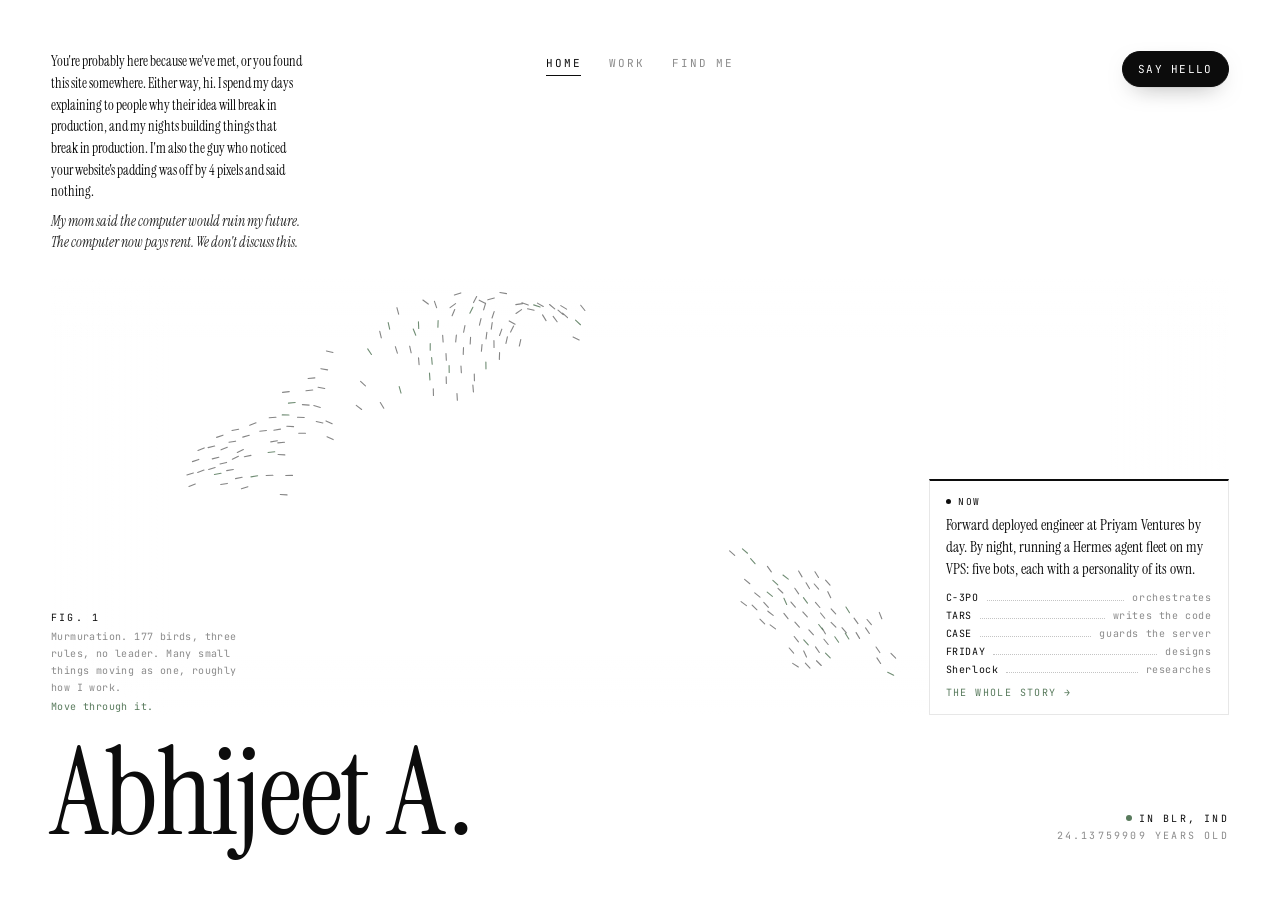
==== commit cb85043d: "Now card: day job plus the Hermes agent fleet Replace the ESP32 line with the fleet on the VPS and a" ====
--- a/index.html
+++ b/index.html
@@ -150,7 +150,14 @@
 
           <a class="now-card" href="#/work">
             <span class="now-card-label">Now</span>
-            <span class="now-card-body">Forward deployed engineer at Priyam Ventures. After hours, an ESP32 that detects people using wifi signals alone.</span>
+            <span class="now-card-body">Forward deployed engineer at Priyam Ventures by day. By night, running a Hermes agent fleet on my VPS: five bots, each with a personality of its own.</span>
+            <span class="crew">
+              <span class="crew-row"><span class="crew-name">C-3PO</span><span class="crew-role">orchestrates</span></span>
+              <span class="crew-row"><span class="crew-name">TARS</span><span class="crew-role">writes the code</span></span>
+              <span class="crew-row"><span class="crew-name">CASE</span><span class="crew-role">guards the server</span></span>
+              <span class="crew-row"><span class="crew-name">FRIDAY</span><span class="crew-role">designs</span></span>
+              <span class="crew-row"><span class="crew-name">Sherlock</span><span class="crew-role">researches</span></span>
+            </span>
             <span class="now-card-link">The whole story <span aria-hidden="true">&rarr;</span></span>
           </a>
         </div>
--- a/styles.css
+++ b/styles.css
@@ -415,6 +415,33 @@
   line-height: 1.45;
   color: var(--ink);
 }
+/* The agent fleet: name, dotted leader, job */
+.crew {
+  display: grid;
+  gap: 3px;
+  margin: 4px 0 2px;
+  font-family: var(--mono);
+  font-size: 10px;
+  letter-spacing: 0.06em;
+}
+.crew-row {
+  display: flex;
+  align-items: baseline;
+  gap: 8px;
+}
+.crew-row::after {
+  content: "";
+  order: 1;
+  flex: 1;
+  border-bottom: 1px dotted var(--faint);
+}
+.crew-name { color: var(--ink); }
+.crew-role { order: 2; color: var(--muted); }
+/* Short desktop screens: the sentence alone, so the card clears the intro */
+@media (min-width: 721px) and (max-height: 780px) {
+  .crew { display: none; }
+}
+
 .now-card-link {
   font-family: var(--mono);
   font-size: 10px;
@@ -855,7 +882,7 @@
   transition: font-size 460ms cubic-bezier(0.2, 0.6, 0.2, 1);
 }
 h1.name .a      { font-style: normal; }
-h1.name .period { margin-left: -0.04em; }
+h1.name .period { margin-left: 0.05em; }
 
 /* Smaller name on scroll views */
 body[data-view="work"] h1.name,
@@ -946,16 +973,17 @@
     gap: 24px;
   }
 
-  /* Stack caption over the card; the flock keeps the space above */
-  .anim-foot {
-    flex-direction: column;
-    align-items: stretch;
-    gap: 12px;
-  }
-  .fig { max-width: none; }
-  .fig-text { display: none; }
-  .fig-num, .fig-hint { display: inline; margin: 0 8px 0 0; }
-  .now-card { max-width: none; }
+  /* Phones: no flock, no caption — just the "now" note above the name */
+  .anim-wrap,
+  .fig { display: none; }
+  .anim-foot { justify-content: flex-start; }
+  .now-card {
+    max-width: none;
+    padding: 14px 0 0;
+    border: none;
+    border-top: 1px solid var(--rule);
+  }
+  .now-card:hover { transform: none; box-shadow: none; }
 
   .namebar { grid-template-columns: 1fr; }
   .namebar .meta { text-align: left; }
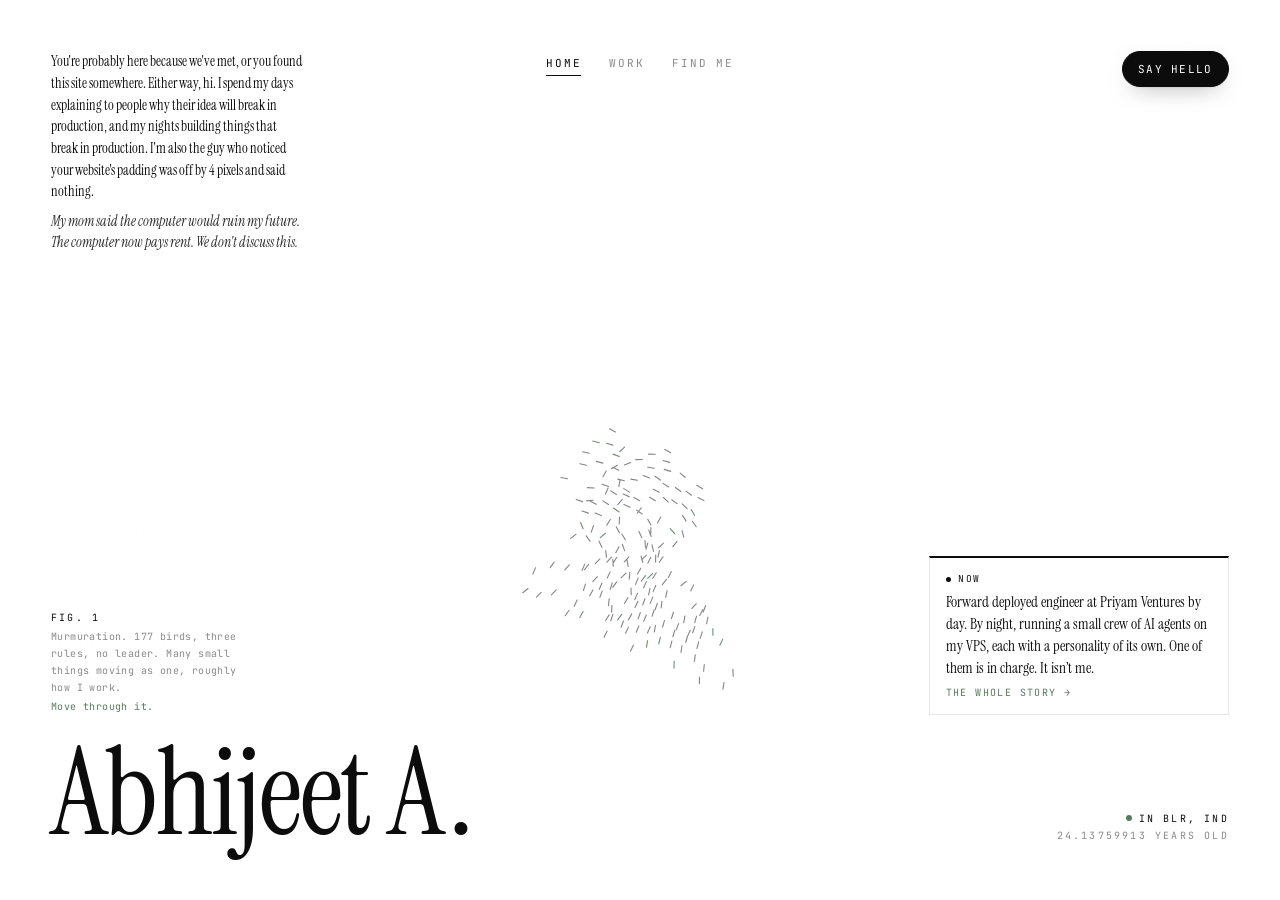
==== commit 63404323: "Now card: hint at the agent crew instead of listing it Drop the named roster; one line says there's " ====
--- a/index.html
+++ b/index.html
@@ -150,14 +150,7 @@
 
           <a class="now-card" href="#/work">
             <span class="now-card-label">Now</span>
-            <span class="now-card-body">Forward deployed engineer at Priyam Ventures by day. By night, running a Hermes agent fleet on my VPS: five bots, each with a personality of its own.</span>
-            <span class="crew">
-              <span class="crew-row"><span class="crew-name">C-3PO</span><span class="crew-role">orchestrates</span></span>
-              <span class="crew-row"><span class="crew-name">TARS</span><span class="crew-role">writes the code</span></span>
-              <span class="crew-row"><span class="crew-name">CASE</span><span class="crew-role">guards the server</span></span>
-              <span class="crew-row"><span class="crew-name">FRIDAY</span><span class="crew-role">designs</span></span>
-              <span class="crew-row"><span class="crew-name">Sherlock</span><span class="crew-role">researches</span></span>
-            </span>
+            <span class="now-card-body">Forward deployed engineer at Priyam Ventures by day. By night, running a small crew of AI agents on my VPS, each with a personality of its own. One of them is in charge. It isn’t me.</span>
             <span class="now-card-link">The whole story <span aria-hidden="true">&rarr;</span></span>
           </a>
         </div>
--- a/styles.css
+++ b/styles.css
@@ -415,33 +415,6 @@
   line-height: 1.45;
   color: var(--ink);
 }
-/* The agent fleet: name, dotted leader, job */
-.crew {
-  display: grid;
-  gap: 3px;
-  margin: 4px 0 2px;
-  font-family: var(--mono);
-  font-size: 10px;
-  letter-spacing: 0.06em;
-}
-.crew-row {
-  display: flex;
-  align-items: baseline;
-  gap: 8px;
-}
-.crew-row::after {
-  content: "";
-  order: 1;
-  flex: 1;
-  border-bottom: 1px dotted var(--faint);
-}
-.crew-name { color: var(--ink); }
-.crew-role { order: 2; color: var(--muted); }
-/* Short desktop screens: the sentence alone, so the card clears the intro */
-@media (min-width: 721px) and (max-height: 780px) {
-  .crew { display: none; }
-}
-
 .now-card-link {
   font-family: var(--mono);
   font-size: 10px;
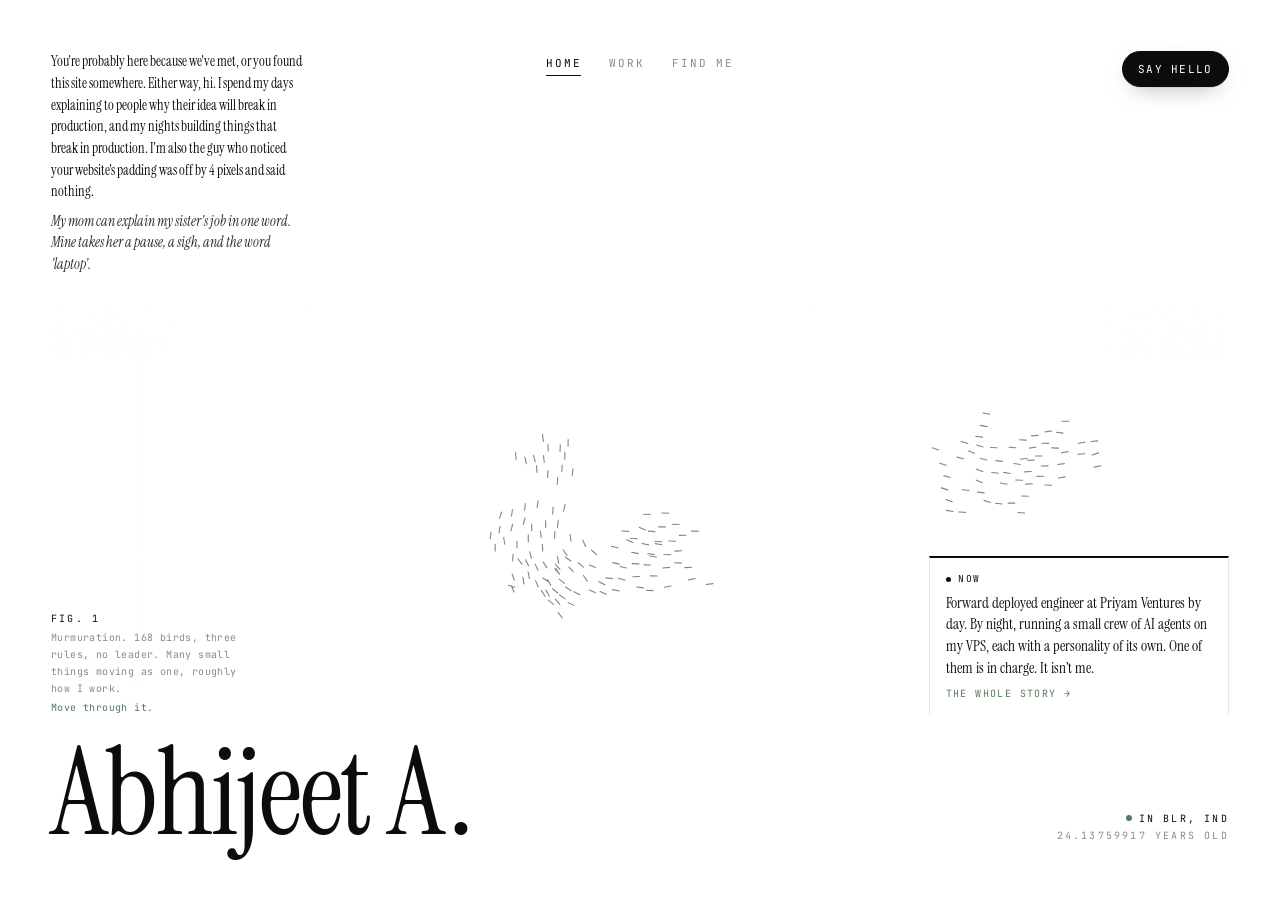
==== commit d8a36e64: "Work: rewrite the tinkering entry around the agent crew The VPS now houses a small crew of AI agents" ====
--- a/index.html
+++ b/index.html
@@ -218,8 +218,8 @@
               <span class="idx">06</span>
               <div class="body">
                 <span class="todo">Tinkering</span>
-                <span class="lead">The lab that never closes.</span> A VPS running things no one asked for, a self-hosted media server, AI agents being tested, and an ESP32 project that detects people using wifi signals alone. Most of it gets narrated on <a href="https://twitter.com/abhjtanand" target="_blank" rel="noopener" class="work-link">twitter<svg viewBox="0 0 10 10" width="9" height="9" fill="none" stroke="currentColor" stroke-width="1.5" stroke-linecap="round" stroke-linejoin="round" aria-hidden="true"><line x1="2" y1="8" x2="8" y2="2"/><polyline points="4.5,2 8,2 8,5.5"/></svg></a> before it's anywhere near finished.
-                <span class="aside">— current status: my server has better uptime than my sleep schedule.</span>
+                <span class="lead">The lab that never closes.</span> A VPS that started as a place to run things no one asked for and now houses a small crew of AI agents, each with a name, a job, and opinions. Around it: a self-hosted media server and an ESP32 that detects people using wifi signals alone. Most of it gets narrated on <a href="https://twitter.com/abhjtanand" target="_blank" rel="noopener" class="work-link">twitter<svg viewBox="0 0 10 10" width="9" height="9" fill="none" stroke="currentColor" stroke-width="1.5" stroke-linecap="round" stroke-linejoin="round" aria-hidden="true"><line x1="2" y1="8" x2="8" y2="2"/><polyline points="4.5,2 8,2 8,5.5"/></svg></a> before it's anywhere near finished.
+                <span class="aside">— current status: the agents keep better hours than I do. they also never sleep.</span>
               </div>
             </li>
             <li id="work-now">
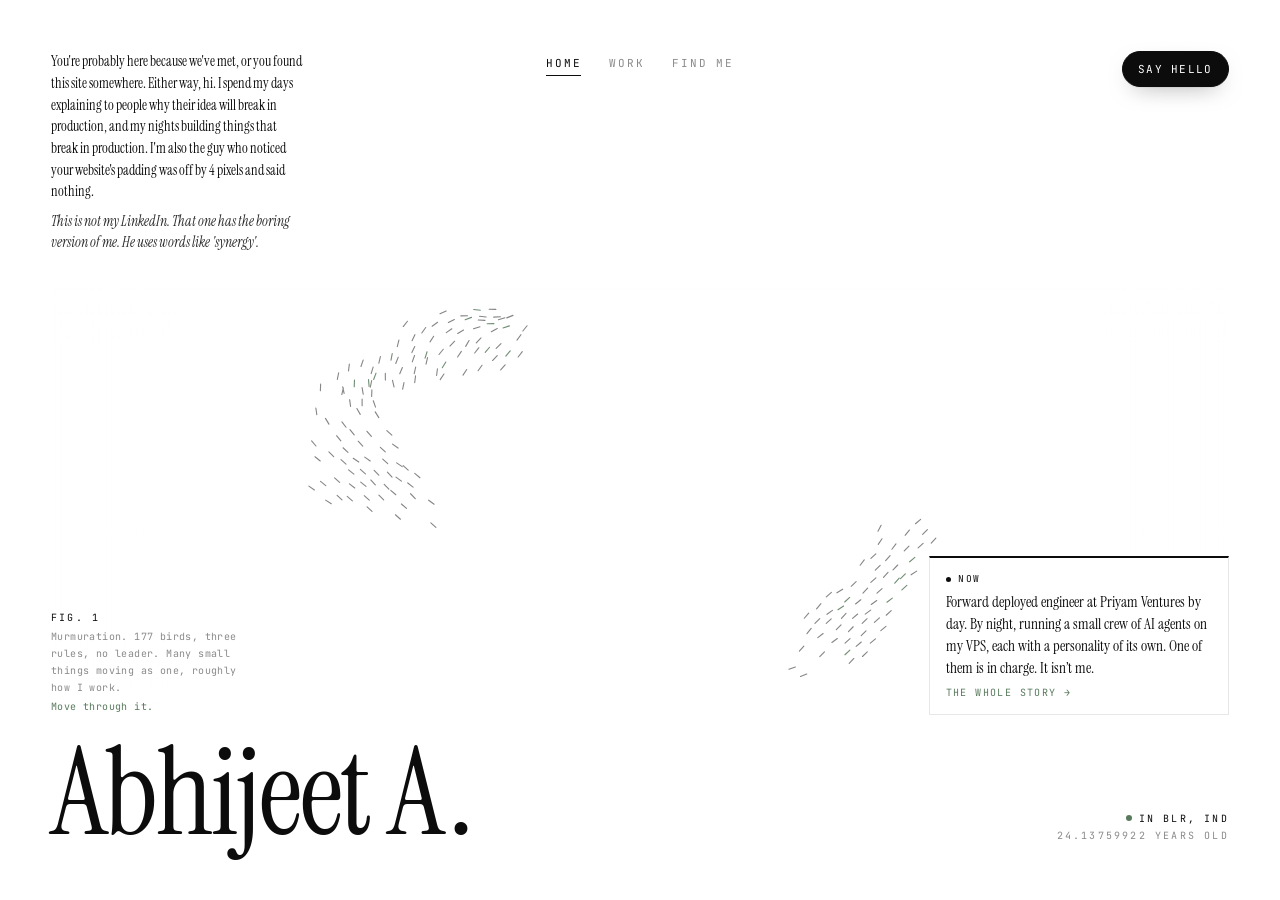
==== commit e52c1a71: "Tighten the tinkering aside Co-Authored-By: Claude Opus 5.5 <noreply@anthropic.com> Claude-Session: " ====
--- a/index.html
+++ b/index.html
@@ -219,7 +219,7 @@
               <div class="body">
                 <span class="todo">Tinkering</span>
                 <span class="lead">The lab that never closes.</span> A VPS that started as a place to run things no one asked for and now houses a small crew of AI agents, each with a name, a job, and opinions. Around it: a self-hosted media server and an ESP32 that detects people using wifi signals alone. Most of it gets narrated on <a href="https://twitter.com/abhjtanand" target="_blank" rel="noopener" class="work-link">twitter<svg viewBox="0 0 10 10" width="9" height="9" fill="none" stroke="currentColor" stroke-width="1.5" stroke-linecap="round" stroke-linejoin="round" aria-hidden="true"><line x1="2" y1="8" x2="8" y2="2"/><polyline points="4.5,2 8,2 8,5.5"/></svg></a> before it's anywhere near finished.
-                <span class="aside">— current status: the agents keep better hours than I do. they also never sleep.</span>
+                <span class="aside">— current status: the agents work longer hours than I do. none of them have asked for a raise.</span>
               </div>
             </li>
             <li id="work-now">
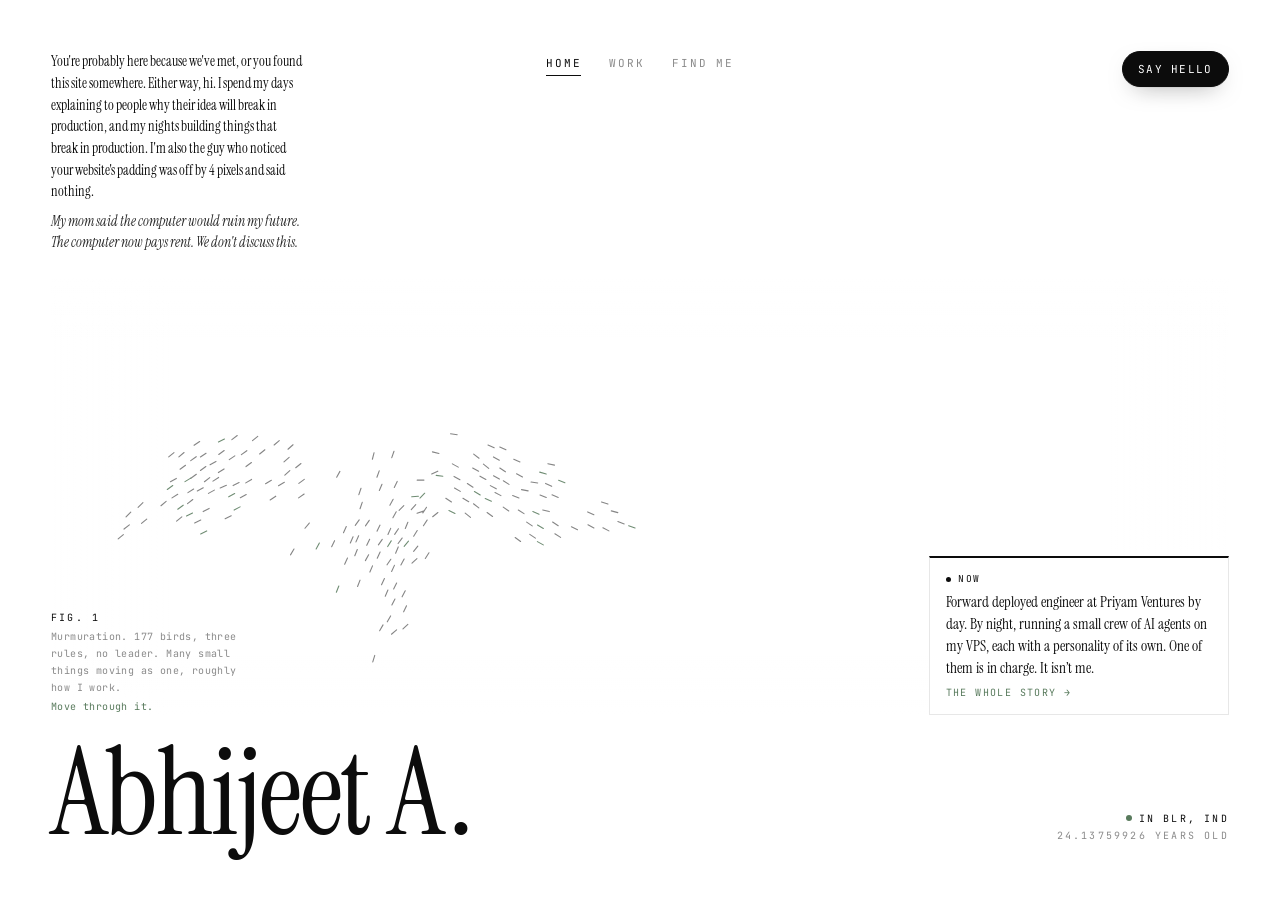
==== commit 0df4d8f1: "More motion: name typesets in, trail reveals, reading progress, find-me italics - Name: letters rise" ====
--- a/index.html
+++ b/index.html
@@ -283,8 +283,8 @@
 
     <!-- ── Bottom: name left, meta right ───────────────────────── -->
     <footer class="namebar">
-      <h1 class="name reveal" style="--d:480ms">
-        Abhijeet <span class="a">A<span class="period">.</span></span>
+      <h1 class="name" aria-label="Abhijeet A.">
+        <span class="word" aria-hidden="true"><span class="ch" style="--i:0">A</span><span class="ch" style="--i:1">b</span><span class="ch" style="--i:2">h</span><span class="ch" style="--i:3">i</span><span class="ch" style="--i:4">j</span><span class="ch" style="--i:5">e</span><span class="ch" style="--i:6">e</span><span class="ch" style="--i:7">t</span></span> <span class="a" aria-hidden="true"><span class="ch" style="--i:9">A</span><span class="period">.</span></span>
       </h1>
       <div class="meta reveal" style="--d:560ms">
         <div class="live">In Blr, Ind</div>
--- a/styles.css
+++ b/styles.css
@@ -7,6 +7,7 @@
   --faint: #c4c4c4;
   --rule: #e7e7e7;
   --accent: #587a5c;          /* subtle pine green */
+  --shine:  #3aa05a;          /* brighter green for glints */
   --serif: "Instrument Serif", "Iowan Old Style", Georgia, serif;
   --mono:  "JetBrains Mono", ui-monospace, "SF Mono", Menlo, monospace;
   --pad:   clamp(24px, 4vw, 56px);
@@ -471,7 +472,21 @@
   background: var(--bg);
 }
 .work-head .num   { color: var(--muted); }
-.work-head .line  { height: 1px; background: var(--rule); }
+.work-head .line  {
+  position: relative;
+  height: 1px;
+  background: var(--rule);
+}
+/* Reading progress: ink fills the rule as you move down the trail */
+.work-head .line::after {
+  content: "";
+  position: absolute;
+  inset: 0;
+  background: var(--ink);
+  transform-origin: left;
+  transform: scaleX(var(--p, 0));
+  transition: transform 120ms linear;
+}
 
 /* Jump between the start of the story and the present */
 .work-jump {
@@ -572,7 +587,12 @@
   transition: text-decoration-color 200ms ease;
 }
 .work-link:hover { text-decoration-color: var(--accent); }
-.work-link svg { flex-shrink: 0; }
+.work-link svg {
+  flex-shrink: 0;
+  transition: transform 280ms cubic-bezier(0.34, 1.4, 0.64, 1);
+}
+/* The arrow hops the way it points */
+.work-link:hover svg { transform: translate(2px, -2px); }
 .trail .aside {
   display: block;
   margin-top: 8px;
@@ -1026,3 +1046,123 @@
   .find-item:hover .find-detail   { transform: translateX(0); }
   .find-item:hover .find-arrow    { transform: none; }
 }
+
+/* ── Shine: a green glint that sweeps across the "now" labels ─── */
+.work-jump:not(.is-at-now) .work-jump-label,
+.trail .now,
+.now-card-label {
+  --shine-base: var(--ink);
+  background-image: linear-gradient(100deg,
+    var(--shine-base) 0 36%, var(--shine) 50%, var(--shine-base) 64% 100%);
+  background-size: 250% 100%;
+  background-repeat: no-repeat;
+  -webkit-background-clip: text;
+  background-clip: text;
+  color: transparent;
+  animation: shine 3.6s ease-in-out infinite;
+}
+.work-jump:not(.is-at-now) .work-jump-label { --shine-base: var(--ink-2); }
+.trail .now      { animation-delay: 1.2s; }
+.now-card-label  { animation-delay: 0.8s; }
+@keyframes shine {
+  0%        { background-position: 100% 0; }
+  55%, 100% { background-position: 0 0; }
+}
+
+/* The CTA gets a soft light sweep now and then, only while at rest */
+.cta::after {
+  content: "";
+  position: absolute;
+  top: 0; bottom: 0; left: 0;
+  width: 40%;
+  background: linear-gradient(100deg,
+    transparent, rgba(255,255,255,.26), transparent);
+  transform: translateX(-130%) skewX(-20deg);
+  animation: glint 6.5s ease-in-out 2.4s infinite;
+  pointer-events: none;
+}
+.cta.is-hovered::after,
+.cta.is-copied::after { animation: none; opacity: 0; }
+@keyframes glint {
+  0%        { transform: translateX(-130%) skewX(-20deg); }
+  16%, 100% { transform: translateX(290%)  skewX(-20deg); }
+}
+
+@media (prefers-reduced-motion: reduce) {
+  .work-jump:not(.is-at-now) .work-jump-label,
+  .trail .now,
+  .now-card-label {
+    animation: none;
+    background: none;
+    color: var(--shine-base);
+  }
+  .cta::after { display: none; }
+}
+
+/* ── Name: letters set one by one, the period lands last ───────── */
+h1.name .ch {
+  display: inline-block;
+  opacity: 0;
+  transform: translateY(0.28em) rotate(4deg);
+  filter: blur(6px);
+  animation: ch-set 900ms cubic-bezier(0.2, 0.7, 0.2, 1) forwards;
+  animation-delay: calc(420ms + var(--i) * 45ms);
+}
+h1.name .period {
+  display: inline-block;
+  transform: scale(0);
+  transform-origin: 50% 80%;
+  animation: period-land 700ms cubic-bezier(0.34, 1.6, 0.64, 1) 1000ms forwards;
+}
+@keyframes ch-set {
+  to { opacity: 1; transform: none; filter: blur(0); }
+}
+@keyframes period-land {
+  0%   { transform: scale(0);   color: var(--shine); }
+  60%  { transform: scale(1.5); color: var(--shine); }
+  100% { transform: scale(1);   color: var(--ink); }
+}
+
+/* ── Work: entries rise in as they arrive ──────────────────────── */
+.has-trail-reveal .trail li {
+  opacity: 0;
+  transform: translateY(18px);
+  transition:
+    opacity   700ms cubic-bezier(0.2, 0.6, 0.2, 1),
+    transform 800ms cubic-bezier(0.2, 0.6, 0.2, 1);
+}
+.has-trail-reveal .trail li.is-in {
+  opacity: 1;
+  transform: none;
+}
+/* The aside trails the entry by a beat */
+.has-trail-reveal .trail li .aside {
+  opacity: 0;
+  transition: opacity 600ms ease 260ms;
+}
+.has-trail-reveal .trail li.is-in .aside { opacity: 1; }
+
+/* ── Find me: the name leans into italic, an ink rule draws under ─ */
+.find-item { position: relative; }
+.find-item::after {
+  content: "";
+  position: absolute;
+  left: 0; right: 0; bottom: -1px;
+  height: 1px;
+  background: var(--ink);
+  transform-origin: left;
+  transform: scaleX(0);
+  transition: transform 520ms cubic-bezier(0.2, 0.6, 0.2, 1);
+}
+.find-item:hover::after,
+.find-item:focus-visible::after { transform: scaleX(1); }
+.find-item:hover .find-platform,
+.find-item:focus-visible .find-platform { font-style: italic; }
+
+@media (prefers-reduced-motion: reduce) {
+  h1.name .ch,
+  h1.name .period { animation: none; opacity: 1; transform: none; filter: none; }
+  .work-link svg,
+  .find-item::after,
+  .work-head .line::after { transition: none; }
+}
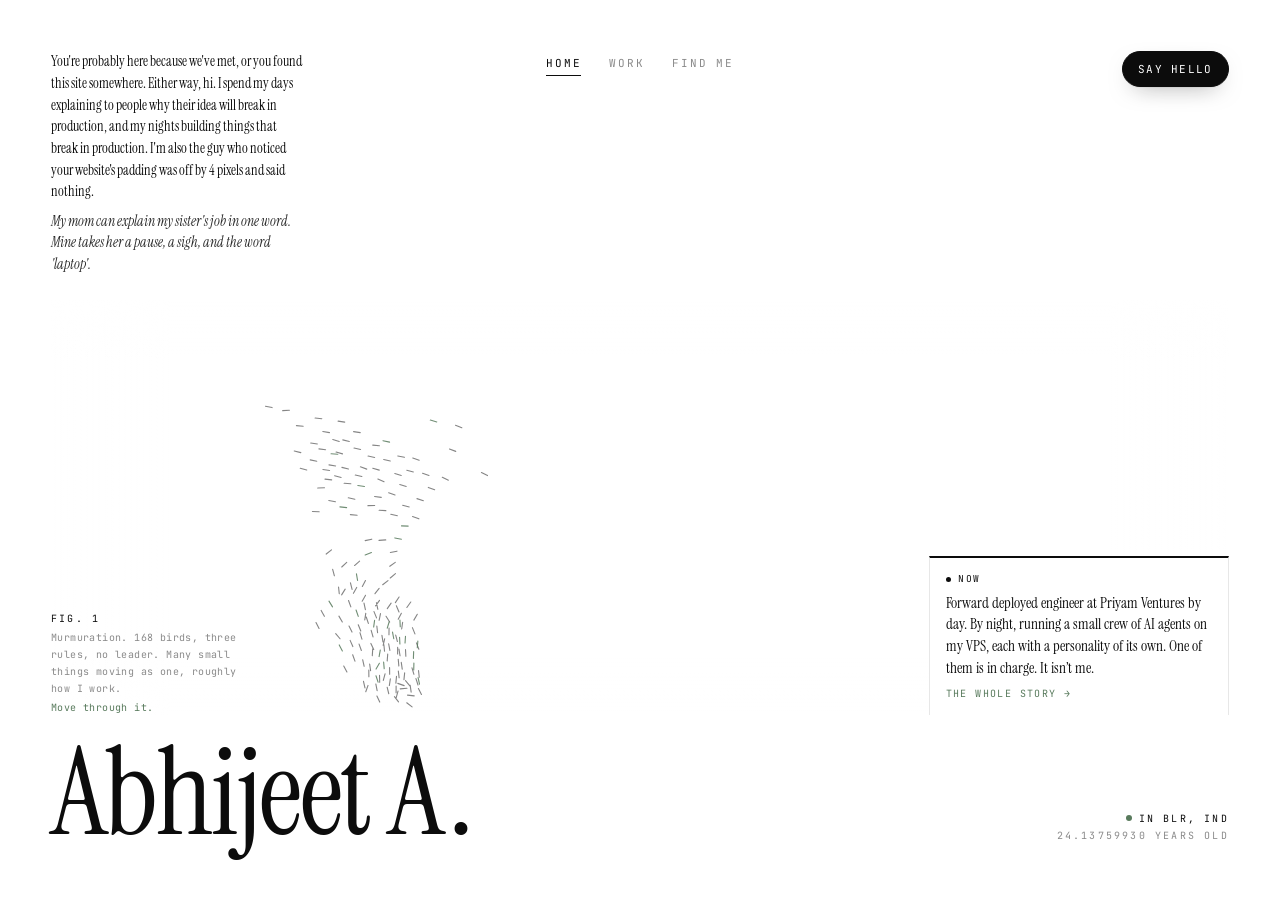
==== commit c1fce04e: "Work header: cover the iOS status-bar strip reliably The pinned check measured the header's own rect" ====
--- a/index.html
+++ b/index.html
@@ -159,6 +159,7 @@
       <!-- WORK -->
       <section class="view view-work" data-view="work" aria-label="Work" hidden>
         <div class="work-wrap">
+          <div class="work-head-sentinel" aria-hidden="true"></div>
           <div class="work-head">
             <span class="num">Work</span>
             <span class="line"></span>
--- a/styles.css
+++ b/styles.css
@@ -471,6 +471,24 @@
   padding: 14px 0 12px;
   background: var(--bg);
 }
+/* iOS Safari paints the page behind the status bar; once stuck, carry the
+   header's paper up into that strip so text doesn't scroll through above it */
+body[data-view="work"] .work-head.is-stuck {
+  box-shadow: 0 -160px 0 0 var(--bg);
+}
+/* Belt and braces: a paper strip parked just above the viewport, which only
+   shows in the area Safari paints behind the status bar */
+body[data-view="work"]::before {
+  content: "";
+  position: fixed;
+  left: 0; right: 0;
+  top: -160px;
+  height: 160px;
+  background: var(--bg);
+  z-index: 3;
+  pointer-events: none;
+}
+.work-head-sentinel { height: 1px; margin-bottom: -1px; }
 .work-head .num   { color: var(--muted); }
 .work-head .line  {
   position: relative;
@@ -1166,3 +1184,54 @@
   .find-item::after,
   .work-head .line::after { transition: none; }
 }
+
+/* ── "now" jump: a green light runs round the border, the arrow nudges ── */
+@property --orbit {
+  syntax: "<angle>";
+  inherits: false;
+  initial-value: 0deg;
+}
+.work-jump { position: relative; }
+.work-jump::before {
+  content: "";
+  position: absolute;
+  inset: -1px;
+  padding: 1px;
+  border-radius: inherit;
+  background: conic-gradient(from var(--orbit),
+    transparent 0 62%, var(--shine) 80%, transparent 92% 100%);
+  -webkit-mask: linear-gradient(#000 0 0) content-box, linear-gradient(#000 0 0);
+  -webkit-mask-composite: xor;
+          mask: linear-gradient(#000 0 0) content-box exclude, linear-gradient(#000 0 0);
+  pointer-events: none;
+  opacity: 0;
+  transition: opacity 300ms ease;
+}
+.work-jump:not(.is-at-now)::before {
+  opacity: 1;
+  animation: orbit 2.4s linear infinite;
+}
+.work-jump:not(.is-at-now) {
+  box-shadow: 0 0 0 0 rgba(58, 160, 90, 0);
+  animation: jump-glow 2.4s ease-in-out infinite;
+}
+.work-jump:not(.is-at-now):hover { border-color: var(--shine); }
+.work-jump:not(.is-at-now) .work-jump-arrow {
+  animation: nudge 1.2s ease-in-out infinite;
+}
+@keyframes orbit { to { --orbit: 360deg; } }
+@keyframes jump-glow {
+  0%, 100% { box-shadow: 0 0 0 0 rgba(58, 160, 90, 0); }
+  50%      { box-shadow: 0 0 10px 0 rgba(58, 160, 90, .28); }
+}
+@keyframes nudge {
+  0%, 100% { transform: translateY(-1px); }
+  50%      { transform: translateY(1.5px); }
+}
+
+@media (prefers-reduced-motion: reduce) {
+  .work-jump:not(.is-at-now)::before,
+  .work-jump:not(.is-at-now),
+  .work-jump:not(.is-at-now) .work-jump-arrow { animation: none; }
+  .work-jump:not(.is-at-now) { border-color: var(--shine); }
+}
